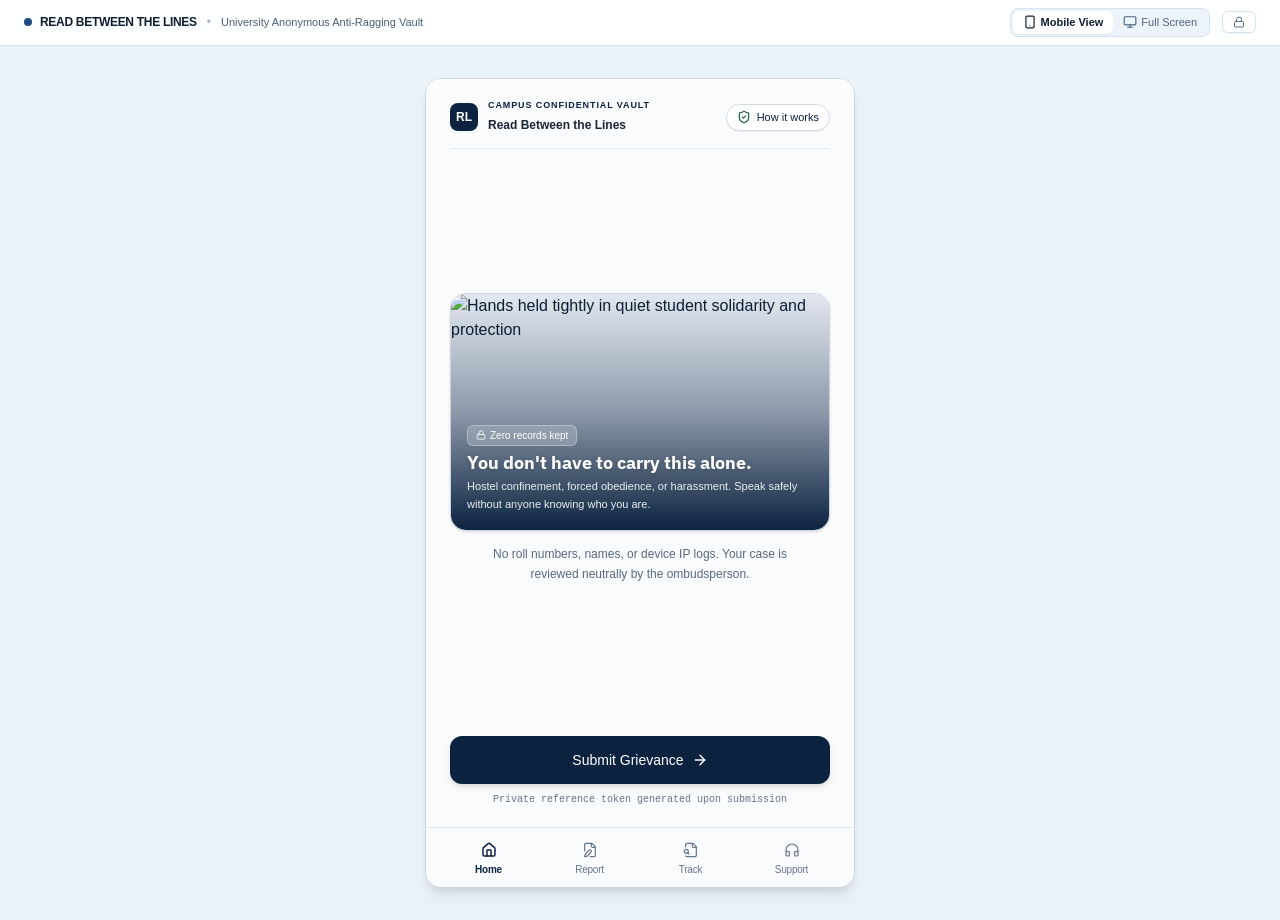
==== app/src/main/assets/web-ui/index.html @ 808b2a86 "feat: add MUSA Codex web and backend updates" ====
<!doctype html>
<html lang="en">
  <head>
    <meta charset="UTF-8" />
    <meta name="viewport" content="width=device-width, initial-scale=1.0" />
    <title>Read Between the Lines - Campus Safety</title>
    <meta name="description" content="A confidential and anonymous campus safety reporting and support application designed for student wellbeing, harassment prevention, and secure report tracking." />
    <meta property="og:title" content="Read Between the Lines - Campus Safety" />
    <meta property="og:description" content="A confidential and anonymous campus safety reporting and support application designed for student wellbeing, harassment prevention, and secure report tracking." />
    <meta property="og:type" content="website" />
    <meta name="twitter:card" content="summary_large_image" />
    <link rel="preconnect" href="https://fonts.googleapis.com" />
    <link rel="preconnect" href="https://fonts.gstatic.com" crossorigin />
    <link href="https://fonts.googleapis.com/css2?family=IBM+Plex+Sans:ital,wght@0,300;0,400;0,500;0,600;0,700;1,400&family=Public+Sans:ital,wght@0,300;0,400;0,500;0,600;0,700;1,400&display=swap" rel="stylesheet" />
    <script type="module" crossorigin src="./assets/index-DXqC0YHh.js"></script>
    <link rel="stylesheet" crossorigin href="./assets/index-CLbqK9le.css">
  </head>
  <body class="bg-[#F0F5FA] text-[#111D2D] antialiased selection:bg-[#D5E5F5] selection:text-[#0F1D30]">
    <div id="root"></div>
  </body>
</html>
---- app/src/main/assets/web-ui/assets/index-CLbqK9le.css ----
/*! tailwindcss v4.3.3 | MIT License | https://tailwindcss.com */
@layer properties{@supports (((-webkit-hyphens:none)) and (not (margin-trim:inline))) or ((-moz-orient:inline) and (not (color:rgb(from red r g b)))){*,:before,:after,::backdrop{--tw-translate-x:0;--tw-translate-y:0;--tw-translate-z:0;--tw-rotate-x:initial;--tw-rotate-y:initial;--tw-rotate-z:initial;--tw-skew-x:initial;--tw-skew-y:initial;--tw-space-y-reverse:0;--tw-border-style:solid;--tw-gradient-position:initial;--tw-gradient-from:#0000;--tw-gradient-via:#0000;--tw-gradient-to:#0000;--tw-gradient-stops:initial;--tw-gradient-via-stops:initial;--tw-gradient-from-position:0%;--tw-gradient-via-position:50%;--tw-gradient-to-position:100%;--tw-leading:initial;--tw-font-weight:initial;--tw-tracking:initial;--tw-shadow:0 0 #0000;--tw-shadow-color:initial;--tw-shadow-alpha:100%;--tw-inset-shadow:0 0 #0000;--tw-inset-shadow-color:initial;--tw-inset-shadow-alpha:100%;--tw-ring-color:initial;--tw-ring-shadow:0 0 #0000;--tw-inset-ring-color:initial;--tw-inset-ring-shadow:0 0 #0000;--tw-ring-inset:initial;--tw-ring-offset-width:0px;--tw-ring-offset-color:#fff;--tw-ring-offset-shadow:0 0 #0000;--tw-outline-style:solid;--tw-blur:initial;--tw-brightness:initial;--tw-contrast:initial;--tw-grayscale:initial;--tw-hue-rotate:initial;--tw-invert:initial;--tw-opacity:initial;--tw-saturate:initial;--tw-sepia:initial;--tw-drop-shadow:initial;--tw-drop-shadow-color:initial;--tw-drop-shadow-alpha:100%;--tw-drop-shadow-size:initial;--tw-backdrop-blur:initial;--tw-backdrop-brightness:initial;--tw-backdrop-contrast:initial;--tw-backdrop-grayscale:initial;--tw-backdrop-hue-rotate:initial;--tw-backdrop-invert:initial;--tw-backdrop-opacity:initial;--tw-backdrop-saturate:initial;--tw-backdrop-sepia:initial;--tw-duration:initial;--tw-scale-x:1;--tw-scale-y:1;--tw-scale-z:1;--tw-content:""}}}@layer theme{:root,:host{--font-sans:-apple-system, BlinkMacSystemFont, "Segoe UI", Roboto, "Helvetica Neue", "Noto Sans", Arial, sans-serif, "Apple Color Emoji", "Segoe UI Emoji", "Segoe UI Symbol", "Noto Color Emoji";--font-mono:ui-monospace, SFMono-Regular, Menlo, Monaco, Consolas, "Liberation Mono", "Courier New", monospace;--color-white:#fff;--spacing:.25rem;--container-xs:20rem;--container-sm:24rem;--container-md:28rem;--container-3xl:48rem;--container-4xl:56rem;--text-xs:.75rem;--text-xs--line-height:calc(1 / .75);--text-sm:.875rem;--text-sm--line-height:calc(1.25 / .875);--text-base:1rem;--text-base--line-height:calc(1.5 / 1);--text-lg:1.125rem;--text-lg--line-height:calc(1.75 / 1.125);--text-xl:1.25rem;--text-xl--line-height:calc(1.75 / 1.25);--text-2xl:1.5rem;--text-2xl--line-height:calc(2 / 1.5);--font-weight-normal:400;--font-weight-medium:500;--font-weight-semibold:600;--font-weight-bold:700;--tracking-tight:-.025em;--tracking-wider:.05em;--tracking-widest:.1em;--leading-tight:1.25;--leading-snug:1.375;--leading-normal:1.5;--leading-relaxed:1.625;--radius-md:.375rem;--radius-lg:.5rem;--radius-xl:.75rem;--radius-2xl:1rem;--drop-shadow-sm:0 1px 2px #00000026;--animate-pulse:pulse 2s cubic-bezier(.4, 0, .6, 1) infinite;--blur-xs:4px;--blur-md:12px;--default-transition-duration:.15s;--default-transition-timing-function:cubic-bezier(.4, 0, .2, 1);--default-font-family:var(--font-sans);--default-mono-font-family:var(--font-mono)}}@layer base{*,:after,:before,::backdrop{box-sizing:border-box;border:0 solid;margin:0;padding:0}::file-selector-button{box-sizing:border-box;border:0 solid;margin:0;padding:0}html,:host{-webkit-text-size-adjust:100%;tab-size:4;line-height:1.5;font-family:var(--default-font-family,-apple-system, BlinkMacSystemFont, "Segoe UI", Roboto, "Helvetica Neue", "Noto Sans", Arial, sans-serif, "Apple Color Emoji", "Segoe UI Emoji", "Segoe UI Symbol", "Noto Color Emoji");font-feature-settings:var(--default-font-feature-settings,normal);font-variation-settings:var(--default-font-variation-settings,normal);-webkit-tap-highlight-color:transparent}hr{height:0;color:inherit;border-top-width:1px}abbr:where([title]){-webkit-text-decoration:underline dotted;text-decoration:underline dotted}h1,h2,h3,h4,h5,h6{font-size:inherit;font-weight:inherit}a{color:inherit;-webkit-text-decoration:inherit;-webkit-text-decoration:inherit;-webkit-text-decoration:inherit;-webkit-text-decoration:inherit;text-decoration:inherit}b,strong{font-weight:bolder}code,kbd,samp,pre{font-family:var(--default-mono-font-family,ui-monospace, SFMono-Regular, Menlo, Monaco, Consolas, "Liberation Mono", "Courier New", monospace);font-feature-settings:var(--default-mono-font-feature-settings,normal);font-variation-settings:var(--default-mono-font-variation-settings,normal);font-size:1em}small{font-size:80%}sub,sup{vertical-align:baseline;font-size:75%;line-height:0;position:relative}sub{bottom:-.25em}sup{top:-.5em}table{text-indent:0;border-color:inherit;border-collapse:collapse}:-moz-focusring:where(:not(iframe)){outline:auto}progress{vertical-align:baseline}summary{display:list-item}ol,ul,menu{list-style:none}img,svg,video,canvas,audio,iframe,embed,object{vertical-align:middle;display:block}img,video{max-width:100%;height:auto}button,input,select,optgroup,textarea{font:inherit;font-feature-settings:inherit;font-variation-settings:inherit;letter-spacing:inherit;color:inherit;opacity:1;background-color:#0000;border-radius:0}::file-selector-button{font:inherit;font-feature-settings:inherit;font-variation-settings:inherit;letter-spacing:inherit;color:inherit;opacity:1;background-color:#0000;border-radius:0}:where(select:is([multiple],[size])) optgroup{font-weight:bolder}:where(select:is([multiple],[size])) optgroup option{padding-inline-start:20px}::file-selector-button{margin-inline-end:4px}::placeholder{opacity:1}@supports (not ((-webkit-appearance:-apple-pay-button))) or (contain-intrinsic-size:1px){::placeholder{color:currentColor}@supports (color:color-mix(in lab, red, red)){::placeholder{color:color-mix(in oklab, currentcolor 50%, transparent)}}}textarea{resize:vertical}::-webkit-search-decoration{-webkit-appearance:none}::-webkit-date-and-time-value{min-height:1lh;text-align:inherit}::-webkit-datetime-edit{display:inline-flex}::-webkit-datetime-edit-fields-wrapper{padding:0}::-webkit-datetime-edit{padding-block:0}::-webkit-datetime-edit-year-field{padding-block:0}::-webkit-datetime-edit-month-field{padding-block:0}::-webkit-datetime-edit-day-field{padding-block:0}::-webkit-datetime-edit-hour-field{padding-block:0}::-webkit-datetime-edit-minute-field{padding-block:0}::-webkit-datetime-edit-second-field{padding-block:0}::-webkit-datetime-edit-millisecond-field{padding-block:0}::-webkit-datetime-edit-meridiem-field{padding-block:0}::-webkit-calendar-picker-indicator{line-height:1}:-moz-ui-invalid{box-shadow:none}button,input:where([type=button],[type=reset],[type=submit]){appearance:button}::file-selector-button{appearance:button}::-webkit-inner-spin-button{height:auto}::-webkit-outer-spin-button{height:auto}[hidden]:where(:not([hidden=until-found])){display:none!important}body{color:#1a2634;background-color:#f4f6f9;font-family:Public Sans,system-ui,-apple-system,BlinkMacSystemFont,Segoe UI,Roboto,sans-serif}h1,h2,h3,h4{color:#0f1f33;font-family:IBM Plex Sans,system-ui,-apple-system,BlinkMacSystemFont,Segoe UI,Roboto,sans-serif}}@layer components;@layer utilities{.pointer-events-none{pointer-events:none}.collapse{visibility:collapse}.invisible{visibility:hidden}.visible{visibility:visible}.absolute{position:absolute}.fixed{position:fixed}.relative{position:relative}.static{position:static}.sticky{position:sticky}.inset-0{inset:0}.inset-x-0{inset-inline:0}.top-1{top:var(--spacing)}.top-1\/2{top:50%}.bottom-0{bottom:0}.left-0{left:0}.left-3{left:calc(var(--spacing) * 3)}.left-3\.5{left:calc(var(--spacing) * 3.5)}.z-10{z-index:10}.z-40{z-index:40}.z-50{z-index:50}.z-\[100\]{z-index:100}.container{width:100%}@media (width>=40rem){.container{max-width:40rem}}@media (width>=48rem){.container{max-width:48rem}}@media (width>=64rem){.container{max-width:64rem}}@media (width>=80rem){.container{max-width:80rem}}@media (width>=96rem){.container{max-width:96rem}}.mx-auto{margin-inline:auto}.my-auto{margin-block:auto}.mt-0\.5{margin-top:calc(var(--spacing) * .5)}.mt-1{margin-top:var(--spacing)}.mt-1\.5{margin-top:calc(var(--spacing) * 1.5)}.mt-2{margin-top:calc(var(--spacing) * 2)}.mt-2\.5{margin-top:calc(var(--spacing) * 2.5)}.mt-3{margin-top:calc(var(--spacing) * 3)}.mt-3\.5{margin-top:calc(var(--spacing) * 3.5)}.mt-4{margin-top:calc(var(--spacing) * 4)}.mt-5{margin-top:calc(var(--spacing) * 5)}.mt-6{margin-top:calc(var(--spacing) * 6)}.mt-8{margin-top:calc(var(--spacing) * 8)}.mt-12{margin-top:calc(var(--spacing) * 12)}.mr-6{margin-right:calc(var(--spacing) * 6)}.mb-1{margin-bottom:var(--spacing)}.mb-1\.5{margin-bottom:calc(var(--spacing) * 1.5)}.mb-2{margin-bottom:calc(var(--spacing) * 2)}.mb-2\.5{margin-bottom:calc(var(--spacing) * 2.5)}.mb-3{margin-bottom:calc(var(--spacing) * 3)}.mb-4{margin-bottom:calc(var(--spacing) * 4)}.mb-5{margin-bottom:calc(var(--spacing) * 5)}.mb-8{margin-bottom:calc(var(--spacing) * 8)}.ml-3{margin-left:calc(var(--spacing) * 3)}.ml-6{margin-left:calc(var(--spacing) * 6)}.line-clamp-2{-webkit-line-clamp:2;-webkit-box-orient:vertical;display:-webkit-box;overflow:hidden}.block{display:block}.contents{display:contents}.flex{display:flex}.grid{display:grid}.hidden{display:none}.inline{display:inline}.inline-block{display:inline-block}.inline-flex{display:inline-flex}.table{display:table}.table\!{display:table!important}.aspect-\[16\/9\]{aspect-ratio:16/9}.aspect-\[16\/10\]{aspect-ratio:16/10}.h-1{height:var(--spacing)}.h-1\.5{height:calc(var(--spacing) * 1.5)}.h-2{height:calc(var(--spacing) * 2)}.h-2\.5{height:calc(var(--spacing) * 2.5)}.h-3{height:calc(var(--spacing) * 3)}.h-3\.5{height:calc(var(--spacing) * 3.5)}.h-4{height:calc(var(--spacing) * 4)}.h-5{height:calc(var(--spacing) * 5)}.h-6{height:calc(var(--spacing) * 6)}.h-7{height:calc(var(--spacing) * 7)}.h-8{height:calc(var(--spacing) * 8)}.h-9{height:calc(var(--spacing) * 9)}.h-12{height:calc(var(--spacing) * 12)}.h-14{height:calc(var(--spacing) * 14)}.h-\[844px\]{height:844px}.h-full{height:100%}.max-h-\[90vh\]{max-height:90vh}.min-h-full{min-height:100%}.min-h-screen{min-height:100vh}.w-1{width:var(--spacing)}.w-1\.5{width:calc(var(--spacing) * 1.5)}.w-2{width:calc(var(--spacing) * 2)}.w-2\.5{width:calc(var(--spacing) * 2.5)}.w-3{width:calc(var(--spacing) * 3)}.w-3\.5{width:calc(var(--spacing) * 3.5)}.w-4{width:calc(var(--spacing) * 4)}.w-5{width:calc(var(--spacing) * 5)}.w-6{width:calc(var(--spacing) * 6)}.w-7{width:calc(var(--spacing) * 7)}.w-8{width:calc(var(--spacing) * 8)}.w-9{width:calc(var(--spacing) * 9)}.w-12{width:calc(var(--spacing) * 12)}.w-14{width:calc(var(--spacing) * 14)}.w-full{width:100%}.max-w-3xl{max-width:var(--container-3xl)}.max-w-4xl{max-width:var(--container-4xl)}.max-w-\[280px\]{max-width:280px}.max-w-\[430px\]{max-width:430px}.max-w-full{max-width:100%}.max-w-md{max-width:var(--container-md)}.max-w-sm{max-width:var(--container-sm)}.max-w-xs{max-width:var(--container-xs)}.min-w-\[60px\]{min-width:60px}.flex-1{flex:1}.shrink{flex-shrink:1}.shrink-0{flex-shrink:0}.grow{flex-grow:1}.-translate-y-1\/2{--tw-translate-y:calc(calc(1 / 2 * 100%) * -1);translate:var(--tw-translate-x) var(--tw-translate-y)}.rotate-180{rotate:180deg}.transform{transform:var(--tw-rotate-x,) var(--tw-rotate-y,) var(--tw-rotate-z,) var(--tw-skew-x,) var(--tw-skew-y,)}.animate-pulse{animation:var(--animate-pulse)}.cursor-pointer{cursor:pointer}.resize{resize:both}.grid-cols-2{grid-template-columns:repeat(2,minmax(0,1fr))}.grid-cols-3{grid-template-columns:repeat(3,minmax(0,1fr))}.flex-col{flex-direction:column}.items-center{align-items:center}.items-start{align-items:flex-start}.justify-around{justify-content:space-around}.justify-between{justify-content:space-between}.justify-center{justify-content:center}.justify-start{justify-content:flex-start}.gap-1{gap:var(--spacing)}.gap-1\.5{gap:calc(var(--spacing) * 1.5)}.gap-2{gap:calc(var(--spacing) * 2)}.gap-2\.5{gap:calc(var(--spacing) * 2.5)}.gap-3{gap:calc(var(--spacing) * 3)}.gap-4{gap:calc(var(--spacing) * 4)}.gap-6{gap:calc(var(--spacing) * 6)}:where(.space-y-2>:not(:last-child)){--tw-space-y-reverse:0;margin-block-start:calc(calc(var(--spacing) * 2) * var(--tw-space-y-reverse));margin-block-end:calc(calc(var(--spacing) * 2) * calc(1 - var(--tw-space-y-reverse)))}:where(.space-y-2\.5>:not(:last-child)){--tw-space-y-reverse:0;margin-block-start:calc(calc(var(--spacing) * 2.5) * var(--tw-space-y-reverse));margin-block-end:calc(calc(var(--spacing) * 2.5) * calc(1 - var(--tw-space-y-reverse)))}:where(.space-y-3>:not(:last-child)){--tw-space-y-reverse:0;margin-block-start:calc(calc(var(--spacing) * 3) * var(--tw-space-y-reverse));margin-block-end:calc(calc(var(--spacing) * 3) * calc(1 - var(--tw-space-y-reverse)))}:where(.space-y-4>:not(:last-child)){--tw-space-y-reverse:0;margin-block-start:calc(calc(var(--spacing) * 4) * var(--tw-space-y-reverse));margin-block-end:calc(calc(var(--spacing) * 4) * calc(1 - var(--tw-space-y-reverse)))}:where(.space-y-6>:not(:last-child)){--tw-space-y-reverse:0;margin-block-start:calc(calc(var(--spacing) * 6) * var(--tw-space-y-reverse));margin-block-end:calc(calc(var(--spacing) * 6) * calc(1 - var(--tw-space-y-reverse)))}.self-center{align-self:center}.overflow-hidden{overflow:hidden}.overflow-x-auto{overflow-x:auto}.overflow-y-auto{overflow-y:auto}.rounded{border-radius:.25rem}.rounded-2xl{border-radius:var(--radius-2xl)}.rounded-full{border-radius:2147483647px}.rounded-lg{border-radius:var(--radius-lg)}.rounded-md{border-radius:var(--radius-md)}.rounded-xl{border-radius:var(--radius-xl)}.border{border-style:var(--tw-border-style);border-width:1px}.border-2{border-style:var(--tw-border-style);border-width:2px}.border-x{border-inline-style:var(--tw-border-style);border-inline-width:1px}.border-t{border-top-style:var(--tw-border-style);border-top-width:1px}.border-b{border-bottom-style:var(--tw-border-style);border-bottom-width:1px}.border-\[\#0C2340\]{border-color:#0c2340}.border-\[\#0E1E32\]{border-color:#0e1e32}.border-\[\#2E7D63\]\/20{border-color:oklab(53.3613% -.0858105 .0182286/.2)}.border-\[\#A1B8CE\]{border-color:#a1b8ce}.border-\[\#B8D0E8\]{border-color:#b8d0e8}.border-\[\#BFDFD0\]{border-color:#bfdfd0}.border-\[\#CBD5E1\]{border-color:#cbd5e1}.border-\[\#CBDCEE\]{border-color:#cbdcee}.border-\[\#D0D9E4\]{border-color:#d0d9e4}.border-\[\#D5E3F0\]{border-color:#d5e3f0}.border-\[\#D9E2EC\]{border-color:#d9e2ec}.border-\[\#DDE5ED\]{border-color:#dde5ed}.border-\[\#E2E8F0\]{border-color:#e2e8f0}.border-\[\#E2EDF7\]{border-color:#e2edf7}.border-\[\#E07A5F\]\/30{border-color:oklab(68.7821% .108001 .0778296/.3)}.border-\[\#E8EDF4\]{border-color:#e8edf4}.border-\[\#F5D5D8\]{border-color:#f5d5d8}.border-white\/30{border-color:#ffffff4d}@supports (color:color-mix(in lab, red, red)){.border-white\/30{border-color:color-mix(in oklab, var(--color-white) 30%, transparent)}}.bg-\[\#0C2340\]{background-color:#0c2340}.bg-\[\#0E1E32\]{background-color:#0e1e32}.bg-\[\#0E1E32\]\/50{background-color:oklab(23.231% -.0116864 -.0430903/.5)}.bg-\[\#0F223A\]\/10{background-color:oklab(24.9663% -.013364 -.050514/.1)}.bg-\[\#1A365D\]{background-color:#1a365d}.bg-\[\#1B4D82\]{background-color:#1b4d82}.bg-\[\#2E7D63\]{background-color:#2e7d63}.bg-\[\#8A2432\]{background-color:#8a2432}.bg-\[\#E2E8F0\]{background-color:#e2e8f0}.bg-\[\#E2ECF7\]{background-color:#e2ecf7}.bg-\[\#EAF5F0\]{background-color:#eaf5f0}.bg-\[\#EBF3FA\]{background-color:#ebf3fa}.bg-\[\#EDF3FA\]{background-color:#edf3fa}.bg-\[\#EDF7F2\]{background-color:#edf7f2}.bg-\[\#EEF4FA\]{background-color:#eef4fa}.bg-\[\#F0F5FA\]{background-color:#f0f5fa}.bg-\[\#F1F4F8\]{background-color:#f1f4f8}.bg-\[\#F1F5F9\]{background-color:#f1f5f9}.bg-\[\#F4F7FB\]{background-color:#f4f7fb}.bg-\[\#F8FAFC\]{background-color:#f8fafc}.bg-\[\#FAFBFD\]{background-color:#fafbfd}.bg-\[\#FDF5F5\]{background-color:#fdf5f5}.bg-\[\#FFF3ED\]{background-color:#fff3ed}.bg-\[\#FFFFFF\]{background-color:#fff}.bg-transparent{background-color:#0000}.bg-white{background-color:var(--color-white)}.bg-white\/20{background-color:#fff3}@supports (color:color-mix(in lab, red, red)){.bg-white\/20{background-color:color-mix(in oklab, var(--color-white) 20%, transparent)}}.bg-white\/95{background-color:#fffffff2}@supports (color:color-mix(in lab, red, red)){.bg-white\/95{background-color:color-mix(in oklab, var(--color-white) 95%, transparent)}}.bg-gradient-to-t{--tw-gradient-position:to top in oklab;background-image:linear-gradient(var(--tw-gradient-stops))}.from-\[\#0C2340\]{--tw-gradient-from:#0c2340;--tw-gradient-stops:var(--tw-gradient-via-stops,var(--tw-gradient-position), var(--tw-gradient-from) var(--tw-gradient-from-position), var(--tw-gradient-to) var(--tw-gradient-to-position))}.via-\[\#0C2340\]\/40{--tw-gradient-via:oklab(25.5261% -.015512 -.0601206/.4);--tw-gradient-via-stops:var(--tw-gradient-position), var(--tw-gradient-from) var(--tw-gradient-from-position), var(--tw-gradient-via) var(--tw-gradient-via-position), var(--tw-gradient-to) var(--tw-gradient-to-position);--tw-gradient-stops:var(--tw-gradient-via-stops)}.to-transparent{--tw-gradient-to:transparent;--tw-gradient-stops:var(--tw-gradient-via-stops,var(--tw-gradient-position), var(--tw-gradient-from) var(--tw-gradient-from-position), var(--tw-gradient-to) var(--tw-gradient-to-position))}.stroke-\[1\.8\]{stroke-width:1.8px}.stroke-\[2\.2\]{stroke-width:2.2px}.object-cover{object-fit:cover}.object-center{object-position:center}.p-0\.5{padding:calc(var(--spacing) * .5)}.p-1{padding:var(--spacing)}.p-1\.5{padding:calc(var(--spacing) * 1.5)}.p-2{padding:calc(var(--spacing) * 2)}.p-2\.5{padding:calc(var(--spacing) * 2.5)}.p-3{padding:calc(var(--spacing) * 3)}.p-3\.5{padding:calc(var(--spacing) * 3.5)}.p-4{padding:calc(var(--spacing) * 4)}.p-6{padding:calc(var(--spacing) * 6)}.px-2{padding-inline:calc(var(--spacing) * 2)}.px-2\.5{padding-inline:calc(var(--spacing) * 2.5)}.px-3{padding-inline:calc(var(--spacing) * 3)}.px-3\.5{padding-inline:calc(var(--spacing) * 3.5)}.px-4{padding-inline:calc(var(--spacing) * 4)}.px-5{padding-inline:calc(var(--spacing) * 5)}.py-0{padding-block:0}.py-0\.5{padding-block:calc(var(--spacing) * .5)}.py-1{padding-block:var(--spacing)}.py-1\.5{padding-block:calc(var(--spacing) * 1.5)}.py-2{padding-block:calc(var(--spacing) * 2)}.py-2\.5{padding-block:calc(var(--spacing) * 2.5)}.py-3{padding-block:calc(var(--spacing) * 3)}.py-3\.5{padding-block:calc(var(--spacing) * 3.5)}.py-4{padding-block:calc(var(--spacing) * 4)}.py-5{padding-block:calc(var(--spacing) * 5)}.py-8{padding-block:calc(var(--spacing) * 8)}.pt-1{padding-top:var(--spacing)}.pt-2{padding-top:calc(var(--spacing) * 2)}.pt-3{padding-top:calc(var(--spacing) * 3)}.pt-4{padding-top:calc(var(--spacing) * 4)}.pt-6{padding-top:calc(var(--spacing) * 6)}.pr-1{padding-right:var(--spacing)}.pr-1\.5{padding-right:calc(var(--spacing) * 1.5)}.pr-3{padding-right:calc(var(--spacing) * 3)}.pr-4{padding-right:calc(var(--spacing) * 4)}.pb-0\.5{padding-bottom:calc(var(--spacing) * .5)}.pb-2{padding-bottom:calc(var(--spacing) * 2)}.pb-2\.5{padding-bottom:calc(var(--spacing) * 2.5)}.pb-3{padding-bottom:calc(var(--spacing) * 3)}.pb-3\.5{padding-bottom:calc(var(--spacing) * 3.5)}.pb-4{padding-bottom:calc(var(--spacing) * 4)}.pb-8{padding-bottom:calc(var(--spacing) * 8)}.pl-6{padding-left:calc(var(--spacing) * 6)}.pl-9{padding-left:calc(var(--spacing) * 9)}.pl-10{padding-left:calc(var(--spacing) * 10)}.text-center{text-align:center}.text-left{text-align:left}.font-mono{font-family:var(--font-mono)}.font-sans{font-family:var(--font-sans)}.text-2xl{font-size:var(--text-2xl);line-height:var(--tw-leading,var(--text-2xl--line-height))}.text-base{font-size:var(--text-base);line-height:var(--tw-leading,var(--text-base--line-height))}.text-lg{font-size:var(--text-lg);line-height:var(--tw-leading,var(--text-lg--line-height))}.text-sm{font-size:var(--text-sm);line-height:var(--tw-leading,var(--text-sm--line-height))}.text-xl{font-size:var(--text-xl);line-height:var(--tw-leading,var(--text-xl--line-height))}.text-xs{font-size:var(--text-xs);line-height:var(--tw-leading,var(--text-xs--line-height))}.text-\[9px\]{font-size:9px}.text-\[10px\]{font-size:10px}.text-\[11px\]{font-size:11px}.leading-none{--tw-leading:1;line-height:1}.leading-normal{--tw-leading:var(--leading-normal);line-height:var(--leading-normal)}.leading-relaxed{--tw-leading:var(--leading-relaxed);line-height:var(--leading-relaxed)}.leading-snug{--tw-leading:var(--leading-snug);line-height:var(--leading-snug)}.leading-tight{--tw-leading:var(--leading-tight);line-height:var(--leading-tight)}.font-bold{--tw-font-weight:var(--font-weight-bold);font-weight:var(--font-weight-bold)}.font-medium{--tw-font-weight:var(--font-weight-medium);font-weight:var(--font-weight-medium)}.font-normal{--tw-font-weight:var(--font-weight-normal);font-weight:var(--font-weight-normal)}.font-semibold{--tw-font-weight:var(--font-weight-semibold);font-weight:var(--font-weight-semibold)}.tracking-tight{--tw-tracking:var(--tracking-tight);letter-spacing:var(--tracking-tight)}.tracking-wider{--tw-tracking:var(--tracking-wider);letter-spacing:var(--tracking-wider)}.tracking-widest{--tw-tracking:var(--tracking-widest);letter-spacing:var(--tracking-widest)}.text-\[\#0C2340\]{color:#0c2340}.text-\[\#0D9488\]{color:#0d9488}.text-\[\#0E1E32\]{color:#0e1e32}.text-\[\#0F172A\]{color:#0f172a}.text-\[\#1A2E44\]{color:#1a2e44}.text-\[\#1A365D\]{color:#1a365d}.text-\[\#1A2634\]{color:#1a2634}.text-\[\#1A4568\]{color:#1a4568}.text-\[\#1E4D82\]{color:#1e4d82}.text-\[\#1E5C45\]{color:#1e5c45}.text-\[\#2B6CB0\]{color:#2b6cb0}.text-\[\#2E7D63\]{color:#2e7d63}.text-\[\#4A5D73\]{color:#4a5d73}.text-\[\#4D647E\]{color:#4d647e}.text-\[\#4E657E\]{color:#4e657e}.text-\[\#8A2432\]{color:#8a2432}.text-\[\#94A3B8\]{color:#94a3b8}.text-\[\#111D2D\]{color:#111d2d}.text-\[\#384D65\]{color:#384d65}.text-\[\#475E77\]{color:#475e77}.text-\[\#524E48\]{color:#524e48}.text-\[\#526B84\]{color:#526b84}.text-\[\#20202A\]{color:#20202a}.text-\[\#64748B\]{color:#64748b}.text-\[\#205085\]{color:#205085}.text-\[\#475569\]{color:#475569}.text-\[\#556980\]{color:#556980}.text-\[\#607994\]{color:#607994}.text-\[\#A0B8D0\]{color:#a0b8d0}.text-\[\#C5D9EC\]{color:#c5d9ec}.text-\[\#C44525\]{color:#c44525}.text-white{color:var(--color-white)}.text-white\/90{color:#ffffffe6}@supports (color:color-mix(in lab, red, red)){.text-white\/90{color:color-mix(in oklab, var(--color-white) 90%, transparent)}}.lowercase{text-transform:lowercase}.uppercase{text-transform:uppercase}.italic{font-style:italic}.underline{text-decoration-line:underline}.antialiased{-webkit-font-smoothing:antialiased;-moz-osx-font-smoothing:grayscale}.placeholder-\[\#7B93AC\]::placeholder{color:#7b93ac}.opacity-75{opacity:.75}.shadow{--tw-shadow:0 1px 3px 0 var(--tw-shadow-color,#0000001a), 0 1px 2px -1px var(--tw-shadow-color,#0000001a);box-shadow:var(--tw-inset-shadow), var(--tw-inset-ring-shadow), var(--tw-ring-offset-shadow), var(--tw-ring-shadow), var(--tw-shadow)}.shadow-2xs{--tw-shadow:0 1px var(--tw-shadow-color,#0000000d);box-shadow:var(--tw-inset-shadow), var(--tw-inset-ring-shadow), var(--tw-ring-offset-shadow), var(--tw-ring-shadow), var(--tw-shadow)}.shadow-\[0_2px_8px_rgba\(14\,30\,50\,0\.18\)\]{--tw-shadow:0 2px 8px var(--tw-shadow-color,#0e1e322e);box-shadow:var(--tw-inset-shadow), var(--tw-inset-ring-shadow), var(--tw-ring-offset-shadow), var(--tw-ring-shadow), var(--tw-shadow)}.shadow-\[0_2px_12px_rgba\(15\,35\,65\,0\.04\)\]{--tw-shadow:0 2px 12px var(--tw-shadow-color,#0f23410a);box-shadow:var(--tw-inset-shadow), var(--tw-inset-ring-shadow), var(--tw-ring-offset-shadow), var(--tw-ring-shadow), var(--tw-shadow)}.shadow-lg{--tw-shadow:0 10px 15px -3px var(--tw-shadow-color,#0000001a), 0 4px 6px -4px var(--tw-shadow-color,#0000001a);box-shadow:var(--tw-inset-shadow), var(--tw-inset-ring-shadow), var(--tw-ring-offset-shadow), var(--tw-ring-shadow), var(--tw-shadow)}.shadow-md{--tw-shadow:0 4px 6px -1px var(--tw-shadow-color,#0000001a), 0 2px 4px -2px var(--tw-shadow-color,#0000001a);box-shadow:var(--tw-inset-shadow), var(--tw-inset-ring-shadow), var(--tw-ring-offset-shadow), var(--tw-ring-shadow), var(--tw-shadow)}.shadow-sm{--tw-shadow:0 1px 3px 0 var(--tw-shadow-color,#0000001a), 0 1px 2px -1px var(--tw-shadow-color,#0000001a);box-shadow:var(--tw-inset-shadow), var(--tw-inset-ring-shadow), var(--tw-ring-offset-shadow), var(--tw-ring-shadow), var(--tw-shadow)}.shadow-xl{--tw-shadow:0 20px 25px -5px var(--tw-shadow-color,#0000001a), 0 8px 10px -6px var(--tw-shadow-color,#0000001a);box-shadow:var(--tw-inset-shadow), var(--tw-inset-ring-shadow), var(--tw-ring-offset-shadow), var(--tw-ring-shadow), var(--tw-shadow)}.shadow-xs{--tw-shadow:0 1px 2px 0 var(--tw-shadow-color,#0000000d);box-shadow:var(--tw-inset-shadow), var(--tw-inset-ring-shadow), var(--tw-ring-offset-shadow), var(--tw-ring-shadow), var(--tw-shadow)}.ring,.ring-1{--tw-ring-shadow:var(--tw-ring-inset,) 0 0 0 calc(1px + var(--tw-ring-offset-width)) var(--tw-ring-color,currentcolor);box-shadow:var(--tw-inset-shadow), var(--tw-inset-ring-shadow), var(--tw-ring-offset-shadow), var(--tw-ring-shadow), var(--tw-shadow)}.ring-\[\#0E1E32\]\/10{--tw-ring-color:oklab(23.231% -.0116864 -.0430903/.1)}.outline{outline-style:var(--tw-outline-style);outline-width:1px}.blur{--tw-blur:blur(8px);filter:var(--tw-blur,) var(--tw-brightness,) var(--tw-contrast,) var(--tw-grayscale,) var(--tw-hue-rotate,) var(--tw-invert,) var(--tw-saturate,) var(--tw-sepia,) var(--tw-drop-shadow,)}.drop-shadow-sm{--tw-drop-shadow-size:drop-shadow(0 1px 2px var(--tw-drop-shadow-color,#00000026));--tw-drop-shadow:drop-shadow(var(--drop-shadow-sm));filter:var(--tw-blur,) var(--tw-brightness,) var(--tw-contrast,) var(--tw-grayscale,) var(--tw-hue-rotate,) var(--tw-invert,) var(--tw-saturate,) var(--tw-sepia,) var(--tw-drop-shadow,)}.filter{filter:var(--tw-blur,) var(--tw-brightness,) var(--tw-contrast,) var(--tw-grayscale,) var(--tw-hue-rotate,) var(--tw-invert,) var(--tw-saturate,) var(--tw-sepia,) var(--tw-drop-shadow,)}.filter\!{filter:var(--tw-blur,) var(--tw-brightness,) var(--tw-contrast,) var(--tw-grayscale,) var(--tw-hue-rotate,) var(--tw-invert,) var(--tw-saturate,) var(--tw-sepia,) var(--tw-drop-shadow,)!important}.backdrop-blur-md{--tw-backdrop-blur:blur(var(--blur-md));-webkit-backdrop-filter:var(--tw-backdrop-blur,) var(--tw-backdrop-brightness,) var(--tw-backdrop-contrast,) var(--tw-backdrop-grayscale,) var(--tw-backdrop-hue-rotate,) var(--tw-backdrop-invert,) var(--tw-backdrop-opacity,) var(--tw-backdrop-saturate,) var(--tw-backdrop-sepia,);backdrop-filter:var(--tw-backdrop-blur,) var(--tw-backdrop-brightness,) var(--tw-backdrop-contrast,) var(--tw-backdrop-grayscale,) var(--tw-backdrop-hue-rotate,) var(--tw-backdrop-invert,) var(--tw-backdrop-opacity,) var(--tw-backdrop-saturate,) var(--tw-backdrop-sepia,)}.backdrop-blur-xs{--tw-backdrop-blur:blur(var(--blur-xs));-webkit-backdrop-filter:var(--tw-backdrop-blur,) var(--tw-backdrop-brightness,) var(--tw-backdrop-contrast,) var(--tw-backdrop-grayscale,) var(--tw-backdrop-hue-rotate,) var(--tw-backdrop-invert,) var(--tw-backdrop-opacity,) var(--tw-backdrop-saturate,) var(--tw-backdrop-sepia,);backdrop-filter:var(--tw-backdrop-blur,) var(--tw-backdrop-brightness,) var(--tw-backdrop-contrast,) var(--tw-backdrop-grayscale,) var(--tw-backdrop-hue-rotate,) var(--tw-backdrop-invert,) var(--tw-backdrop-opacity,) var(--tw-backdrop-saturate,) var(--tw-backdrop-sepia,)}.transition{transition-property:color,background-color,border-color,outline-color,text-decoration-color,fill,stroke,--tw-gradient-from,--tw-gradient-via,--tw-gradient-to,opacity,box-shadow,transform,translate,scale,rotate,filter,-webkit-backdrop-filter,backdrop-filter,display,content-visibility,overlay,pointer-events;transition-timing-function:var(--tw-ease,var(--default-transition-timing-function));transition-duration:var(--tw-duration,var(--default-transition-duration))}.transition-all{transition-property:all;transition-timing-function:var(--tw-ease,var(--default-transition-timing-function));transition-duration:var(--tw-duration,var(--default-transition-duration))}.transition-colors{transition-property:color,background-color,border-color,outline-color,text-decoration-color,fill,stroke,--tw-gradient-from,--tw-gradient-via,--tw-gradient-to;transition-timing-function:var(--tw-ease,var(--default-transition-timing-function));transition-duration:var(--tw-duration,var(--default-transition-duration))}.transition-transform{transition-property:transform,translate,scale,rotate;transition-timing-function:var(--tw-ease,var(--default-transition-timing-function));transition-duration:var(--tw-duration,var(--default-transition-duration))}.duration-150{--tw-duration:.15s;transition-duration:.15s}.duration-200{--tw-duration:.2s;transition-duration:.2s}.select-none{-webkit-user-select:none;user-select:none}@media (hover:hover){.group-hover\:-translate-x-0\.5:is(:where(.group):hover *){--tw-translate-x:calc(var(--spacing) * -.5);translate:var(--tw-translate-x) var(--tw-translate-y)}.group-hover\:scale-105:is(:where(.group):hover *){--tw-scale-x:105%;--tw-scale-y:105%;--tw-scale-z:105%;scale:var(--tw-scale-x) var(--tw-scale-y)}.group-hover\:text-\[\#0C2340\]:is(:where(.group):hover *){color:#0c2340}}.selection\:bg-\[\#D2E4F7\] ::selection{background-color:#d2e4f7}.selection\:bg-\[\#D2E4F7\]::selection{background-color:#d2e4f7}.selection\:bg-\[\#D5E5F5\] ::selection{background-color:#d5e5f5}.selection\:bg-\[\#D5E5F5\]::selection{background-color:#d5e5f5}.selection\:text-\[\#0E1E32\] ::selection{color:#0e1e32}.selection\:text-\[\#0E1E32\]::selection{color:#0e1e32}.selection\:text-\[\#0F1D30\] ::selection{color:#0f1d30}.selection\:text-\[\#0F1D30\]::selection{color:#0f1d30}.before\:absolute:before{content:var(--tw-content);position:absolute}.before\:top-2:before{content:var(--tw-content);top:calc(var(--spacing) * 2)}.before\:bottom-2:before{content:var(--tw-content);bottom:calc(var(--spacing) * 2)}.before\:left-2:before{content:var(--tw-content);left:calc(var(--spacing) * 2)}.before\:w-0\.5:before{content:var(--tw-content);width:calc(var(--spacing) * .5)}.before\:bg-\[\#E2E8F0\]:before{content:var(--tw-content);background-color:#e2e8f0}@media (hover:hover){.hover\:border-\[\#CBD5E1\]:hover{border-color:#cbd5e1}.hover\:bg-\[\#1B3150\]:hover{background-color:#1b3150}.hover\:bg-\[\#731E2A\]:hover{background-color:#731e2a}.hover\:bg-\[\#16365C\]:hover{background-color:#16365c}.hover\:bg-\[\#E2E8F0\]:hover{background-color:#e2e8f0}.hover\:bg-\[\#F1F5F9\]:hover{background-color:#f1f5f9}.hover\:bg-\[\#F8FAFC\]:hover{background-color:#f8fafc}.hover\:bg-\[\#FFF5F5\]:hover{background-color:#fff5f5}.hover\:text-\[\#0C2340\]:hover{color:#0c2340}.hover\:text-\[\#0E1E32\]:hover{color:#0e1e32}.hover\:text-\[\#0F172A\]:hover{color:#0f172a}.hover\:text-\[\#1A365D\]:hover{color:#1a365d}.hover\:text-\[\#1E4D82\]:hover{color:#1e4d82}.hover\:text-\[\#A82B3B\]:hover{color:#a82b3b}.hover\:underline:hover{text-decoration-line:underline}.hover\:shadow-lg:hover{--tw-shadow:0 10px 15px -3px var(--tw-shadow-color,#0000001a), 0 4px 6px -4px var(--tw-shadow-color,#0000001a);box-shadow:var(--tw-inset-shadow), var(--tw-inset-ring-shadow), var(--tw-ring-offset-shadow), var(--tw-ring-shadow), var(--tw-shadow)}}.focus\:border-\[\#0E1E32\]:focus{border-color:#0e1e32}.focus\:border-\[\#1A365D\]:focus{border-color:#1a365d}.focus\:ring-1:focus{--tw-ring-shadow:var(--tw-ring-inset,) 0 0 0 calc(1px + var(--tw-ring-offset-width)) var(--tw-ring-color,currentcolor);box-shadow:var(--tw-inset-shadow), var(--tw-inset-ring-shadow), var(--tw-ring-offset-shadow), var(--tw-ring-shadow), var(--tw-shadow)}.focus\:ring-\[\#0C2340\]:focus{--tw-ring-color:#0c2340}.focus\:ring-\[\#0E1E32\]:focus{--tw-ring-color:#0e1e32}.focus\:outline-none:focus{--tw-outline-style:none;outline-style:none}.active\:bg-\[\#07172B\]:active{background-color:#07172b}.disabled\:opacity-40:disabled{opacity:.4}.disabled\:opacity-50:disabled{opacity:.5}@media (width>=40rem){.sm\:inline{display:inline}.sm\:p-3\.5{padding:calc(var(--spacing) * 3.5)}.sm\:px-6{padding-inline:calc(var(--spacing) * 6)}.sm\:py-8{padding-block:calc(var(--spacing) * 8)}.sm\:text-2xl{font-size:var(--text-2xl);line-height:var(--tw-leading,var(--text-2xl--line-height))}.sm\:text-lg{font-size:var(--text-lg);line-height:var(--tw-leading,var(--text-lg--line-height))}.sm\:text-sm{font-size:var(--text-sm);line-height:var(--tw-leading,var(--text-sm--line-height))}.sm\:text-xl{font-size:var(--text-xl);line-height:var(--tw-leading,var(--text-xl--line-height))}.sm\:text-xs{font-size:var(--text-xs);line-height:var(--tw-leading,var(--text-xs--line-height))}}}.bg-safety-paper{background-color:#fafbfd;background-image:radial-gradient(#cbd5e1 .75px,#0000 .75px);background-size:16px 16px}.bg-hero-emboss{background:linear-gradient(#f8fafd 0%,#fff 100%)}.bg-notebook-ruled{background-color:#fafcfe;background-image:linear-gradient(#e8edf4 1px,#0000 1px);background-size:100% 28px}@property --tw-translate-x{syntax:"*";inherits:false;initial-value:0}@property --tw-translate-y{syntax:"*";inherits:false;initial-value:0}@property --tw-translate-z{syntax:"*";inherits:false;initial-value:0}@property --tw-rotate-x{syntax:"*";inherits:false}@property --tw-rotate-y{syntax:"*";inherits:false}@property --tw-rotate-z{syntax:"*";inherits:false}@property --tw-skew-x{syntax:"*";inherits:false}@property --tw-skew-y{syntax:"*";inherits:false}@property --tw-space-y-reverse{syntax:"*";inherits:false;initial-value:0}@property --tw-border-style{syntax:"*";inherits:false;initial-value:solid}@property --tw-gradient-position{syntax:"*";inherits:false}@property --tw-gradient-from{syntax:"<color>";inherits:false;initial-value:#0000}@property --tw-gradient-via{syntax:"<color>";inherits:false;initial-value:#0000}@property --tw-gradient-to{syntax:"<color>";inherits:false;initial-value:#0000}@property --tw-gradient-stops{syntax:"*";inherits:false}@property --tw-gradient-via-stops{syntax:"*";inherits:false}@property --tw-gradient-from-position{syntax:"<length-percentage>";inherits:false;initial-value:0%}@property --tw-gradient-via-position{syntax:"<length-percentage>";inherits:false;initial-value:50%}@property --tw-gradient-to-position{syntax:"<length-percentage>";inherits:false;initial-value:100%}@property --tw-leading{syntax:"*";inherits:false}@property --tw-font-weight{syntax:"*";inherits:false}@property --tw-tracking{syntax:"*";inherits:false}@property --tw-shadow{syntax:"*";inherits:false;initial-value:0 0 #0000}@property --tw-shadow-color{syntax:"*";inherits:false}@property --tw-shadow-alpha{syntax:"<percentage>";inherits:false;initial-value:100%}@property --tw-inset-shadow{syntax:"*";inherits:false;initial-value:0 0 #0000}@property --tw-inset-shadow-color{syntax:"*";inherits:false}@property --tw-inset-shadow-alpha{syntax:"<percentage>";inherits:false;initial-value:100%}@property --tw-ring-color{syntax:"*";inherits:false}@property --tw-ring-shadow{syntax:"*";inherits:false;initial-value:0 0 #0000}@property --tw-inset-ring-color{syntax:"*";inherits:false}@property --tw-inset-ring-shadow{syntax:"*";inherits:false;initial-value:0 0 #0000}@property --tw-ring-inset{syntax:"*";inherits:false}@property --tw-ring-offset-width{syntax:"<length>";inherits:false;initial-value:0}@property --tw-ring-offset-color{syntax:"*";inherits:false;initial-value:#fff}@property --tw-ring-offset-shadow{syntax:"*";inherits:false;initial-value:0 0 #0000}@property --tw-outline-style{syntax:"*";inherits:false;initial-value:solid}@property --tw-blur{syntax:"*";inherits:false}@property --tw-brightness{syntax:"*";inherits:false}@property --tw-contrast{syntax:"*";inherits:false}@property --tw-grayscale{syntax:"*";inherits:false}@property --tw-hue-rotate{syntax:"*";inherits:false}@property --tw-invert{syntax:"*";inherits:false}@property --tw-opacity{syntax:"*";inherits:false}@property --tw-saturate{syntax:"*";inherits:false}@property --tw-sepia{syntax:"*";inherits:false}@property --tw-drop-shadow{syntax:"*";inherits:false}@property --tw-drop-shadow-color{syntax:"*";inherits:false}@property --tw-drop-shadow-alpha{syntax:"<percentage>";inherits:false;initial-value:100%}@property --tw-drop-shadow-size{syntax:"*";inherits:false}@property --tw-backdrop-blur{syntax:"*";inherits:false}@property --tw-backdrop-brightness{syntax:"*";inherits:false}@property --tw-backdrop-contrast{syntax:"*";inherits:false}@property --tw-backdrop-grayscale{syntax:"*";inherits:false}@property --tw-backdrop-hue-rotate{syntax:"*";inherits:false}@property --tw-backdrop-invert{syntax:"*";inherits:false}@property --tw-backdrop-opacity{syntax:"*";inherits:false}@property --tw-backdrop-saturate{syntax:"*";inherits:false}@property --tw-backdrop-sepia{syntax:"*";inherits:false}@property --tw-duration{syntax:"*";inherits:false}@property --tw-scale-x{syntax:"*";inherits:false;initial-value:1}@property --tw-scale-y{syntax:"*";inherits:false;initial-value:1}@property --tw-scale-z{syntax:"*";inherits:false;initial-value:1}@property --tw-content{syntax:"*";inherits:false;initial-value:""}@keyframes pulse{50%{opacity:.5}}
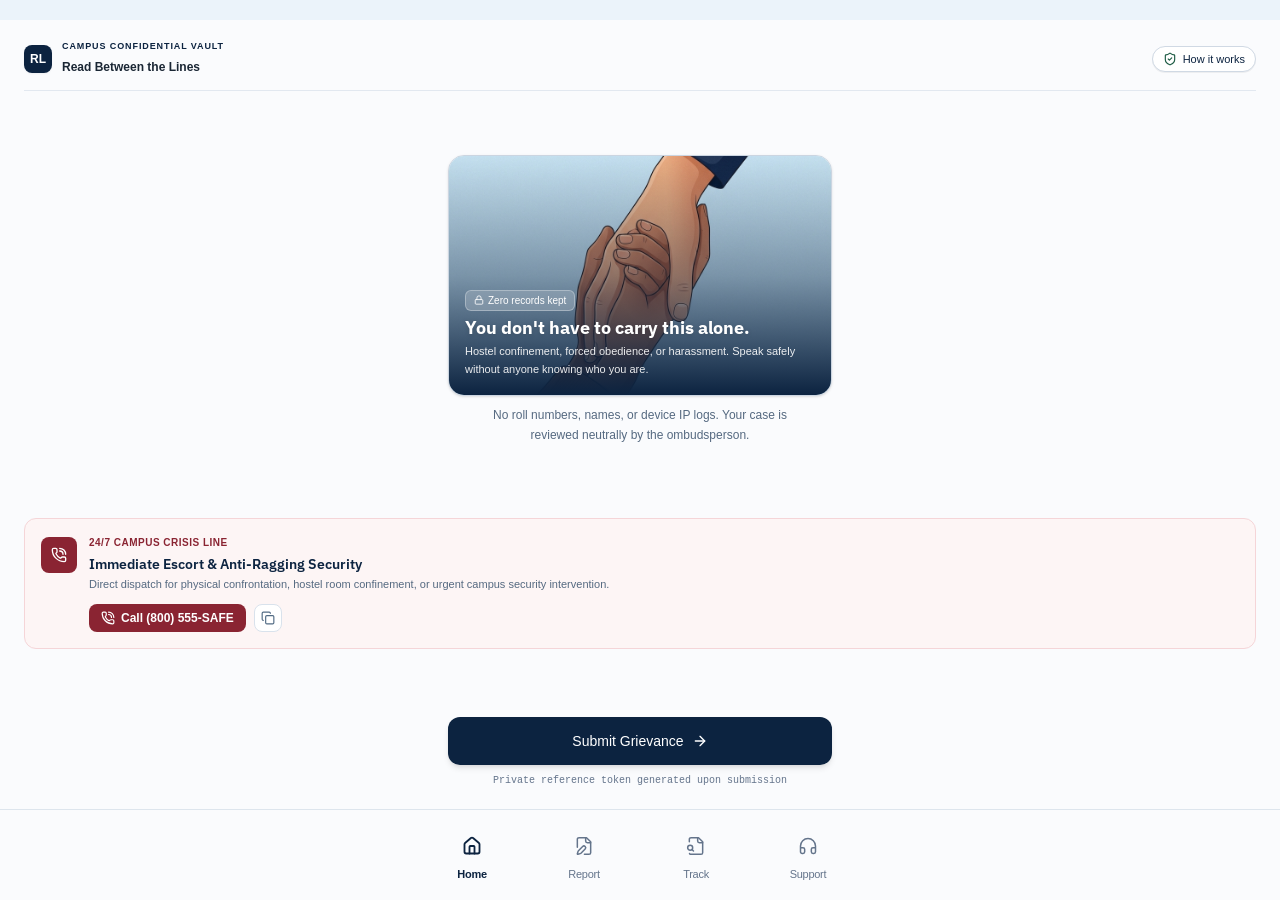
==== commit 7a459736: "chore: update app UI and documentation" ====
--- a/app/src/main/assets/web-ui/index.html
+++ b/app/src/main/assets/web-ui/index.html
@@ -2,7 +2,7 @@
 <html lang="en">
   <head>
     <meta charset="UTF-8" />
-    <meta name="viewport" content="width=device-width, initial-scale=1.0" />
+    <meta name="viewport" content="width=device-width, initial-scale=1.0, viewport-fit=cover, maximum-scale=1.0, user-scalable=no" />
     <title>Read Between the Lines - Campus Safety</title>
     <meta name="description" content="A confidential and anonymous campus safety reporting and support application designed for student wellbeing, harassment prevention, and secure report tracking." />
     <meta property="og:title" content="Read Between the Lines - Campus Safety" />
@@ -12,8 +12,8 @@
     <link rel="preconnect" href="https://fonts.googleapis.com" />
     <link rel="preconnect" href="https://fonts.gstatic.com" crossorigin />
     <link href="https://fonts.googleapis.com/css2?family=IBM+Plex+Sans:ital,wght@0,300;0,400;0,500;0,600;0,700;1,400&family=Public+Sans:ital,wght@0,300;0,400;0,500;0,600;0,700;1,400&display=swap" rel="stylesheet" />
-    <script type="module" crossorigin src="./assets/index-DXqC0YHh.js"></script>
-    <link rel="stylesheet" crossorigin href="./assets/index-CLbqK9le.css">
+    <script type="module" crossorigin src="./assets/index-Bf4bSup_.js"></script>
+    <link rel="stylesheet" crossorigin href="./assets/index-BdhCv2rd.css">
   </head>
   <body class="bg-[#F0F5FA] text-[#111D2D] antialiased selection:bg-[#D5E5F5] selection:text-[#0F1D30]">
     <div id="root"></div>
--- a/app/src/main/assets/web-ui/assets/index-BdhCv2rd.css
+++ b/app/src/main/assets/web-ui/assets/index-BdhCv2rd.css
@@ -0,0 +1,2 @@
+/*! tailwindcss v4.3.3 | MIT License | https://tailwindcss.com */
+@layer properties{@supports (((-webkit-hyphens:none)) and (not (margin-trim:inline))) or ((-moz-orient:inline) and (not (color:rgb(from red r g b)))){*,:before,:after,::backdrop{--tw-translate-x:0;--tw-translate-y:0;--tw-translate-z:0;--tw-rotate-x:initial;--tw-rotate-y:initial;--tw-rotate-z:initial;--tw-skew-x:initial;--tw-skew-y:initial;--tw-space-y-reverse:0;--tw-border-style:solid;--tw-gradient-position:initial;--tw-gradient-from:#0000;--tw-gradient-via:#0000;--tw-gradient-to:#0000;--tw-gradient-stops:initial;--tw-gradient-via-stops:initial;--tw-gradient-from-position:0%;--tw-gradient-via-position:50%;--tw-gradient-to-position:100%;--tw-leading:initial;--tw-font-weight:initial;--tw-tracking:initial;--tw-shadow:0 0 #0000;--tw-shadow-color:initial;--tw-shadow-alpha:100%;--tw-inset-shadow:0 0 #0000;--tw-inset-shadow-color:initial;--tw-inset-shadow-alpha:100%;--tw-ring-color:initial;--tw-ring-shadow:0 0 #0000;--tw-inset-ring-color:initial;--tw-inset-ring-shadow:0 0 #0000;--tw-ring-inset:initial;--tw-ring-offset-width:0px;--tw-ring-offset-color:#fff;--tw-ring-offset-shadow:0 0 #0000;--tw-blur:initial;--tw-brightness:initial;--tw-contrast:initial;--tw-grayscale:initial;--tw-hue-rotate:initial;--tw-invert:initial;--tw-opacity:initial;--tw-saturate:initial;--tw-sepia:initial;--tw-drop-shadow:initial;--tw-drop-shadow-color:initial;--tw-drop-shadow-alpha:100%;--tw-drop-shadow-size:initial;--tw-backdrop-blur:initial;--tw-backdrop-brightness:initial;--tw-backdrop-contrast:initial;--tw-backdrop-grayscale:initial;--tw-backdrop-hue-rotate:initial;--tw-backdrop-invert:initial;--tw-backdrop-opacity:initial;--tw-backdrop-saturate:initial;--tw-backdrop-sepia:initial;--tw-duration:initial;--tw-scale-x:1;--tw-scale-y:1;--tw-scale-z:1;--tw-content:""}}}@layer theme{:root,:host{--font-sans:-apple-system, BlinkMacSystemFont, "Segoe UI", Roboto, "Helvetica Neue", "Noto Sans", Arial, sans-serif, "Apple Color Emoji", "Segoe UI Emoji", "Segoe UI Symbol", "Noto Color Emoji";--font-mono:ui-monospace, SFMono-Regular, Menlo, Monaco, Consolas, "Liberation Mono", "Courier New", monospace;--color-white:#fff;--spacing:.25rem;--container-xs:20rem;--container-sm:24rem;--container-md:28rem;--container-4xl:56rem;--text-xs:.75rem;--text-xs--line-height:calc(1 / .75);--text-sm:.875rem;--text-sm--line-height:calc(1.25 / .875);--text-base:1rem;--text-base--line-height:calc(1.5 / 1);--text-lg:1.125rem;--text-lg--line-height:calc(1.75 / 1.125);--text-xl:1.25rem;--text-xl--line-height:calc(1.75 / 1.25);--text-2xl:1.5rem;--text-2xl--line-height:calc(2 / 1.5);--font-weight-normal:400;--font-weight-medium:500;--font-weight-semibold:600;--font-weight-bold:700;--tracking-tight:-.025em;--tracking-wider:.05em;--tracking-widest:.1em;--leading-tight:1.25;--leading-snug:1.375;--leading-normal:1.5;--leading-relaxed:1.625;--radius-md:.375rem;--radius-lg:.5rem;--radius-xl:.75rem;--radius-2xl:1rem;--drop-shadow-sm:0 1px 2px #00000026;--animate-pulse:pulse 2s cubic-bezier(.4, 0, .6, 1) infinite;--blur-xs:4px;--blur-md:12px;--default-transition-duration:.15s;--default-transition-timing-function:cubic-bezier(.4, 0, .2, 1);--default-font-family:var(--font-sans);--default-mono-font-family:var(--font-mono)}}@layer base{*,:after,:before,::backdrop{box-sizing:border-box;border:0 solid;margin:0;padding:0}::file-selector-button{box-sizing:border-box;border:0 solid;margin:0;padding:0}html,:host{-webkit-text-size-adjust:100%;tab-size:4;line-height:1.5;font-family:var(--default-font-family,-apple-system, BlinkMacSystemFont, "Segoe UI", Roboto, "Helvetica Neue", "Noto Sans", Arial, sans-serif, "Apple Color Emoji", "Segoe UI Emoji", "Segoe UI Symbol", "Noto Color Emoji");font-feature-settings:var(--default-font-feature-settings,normal);font-variation-settings:var(--default-font-variation-settings,normal);-webkit-tap-highlight-color:transparent}hr{height:0;color:inherit;border-top-width:1px}abbr:where([title]){-webkit-text-decoration:underline dotted;text-decoration:underline dotted}h1,h2,h3,h4,h5,h6{font-size:inherit;font-weight:inherit}a{color:inherit;-webkit-text-decoration:inherit;-webkit-text-decoration:inherit;-webkit-text-decoration:inherit;-webkit-text-decoration:inherit;text-decoration:inherit}b,strong{font-weight:bolder}code,kbd,samp,pre{font-family:var(--default-mono-font-family,ui-monospace, SFMono-Regular, Menlo, Monaco, Consolas, "Liberation Mono", "Courier New", monospace);font-feature-settings:var(--default-mono-font-feature-settings,normal);font-variation-settings:var(--default-mono-font-variation-settings,normal);font-size:1em}small{font-size:80%}sub,sup{vertical-align:baseline;font-size:75%;line-height:0;position:relative}sub{bottom:-.25em}sup{top:-.5em}table{text-indent:0;border-color:inherit;border-collapse:collapse}:-moz-focusring:where(:not(iframe)){outline:auto}progress{vertical-align:baseline}summary{display:list-item}ol,ul,menu{list-style:none}img,svg,video,canvas,audio,iframe,embed,object{vertical-align:middle;display:block}img,video{max-width:100%;height:auto}button,input,select,optgroup,textarea{font:inherit;font-feature-settings:inherit;font-variation-settings:inherit;letter-spacing:inherit;color:inherit;opacity:1;background-color:#0000;border-radius:0}::file-selector-button{font:inherit;font-feature-settings:inherit;font-variation-settings:inherit;letter-spacing:inherit;color:inherit;opacity:1;background-color:#0000;border-radius:0}:where(select:is([multiple],[size])) optgroup{font-weight:bolder}:where(select:is([multiple],[size])) optgroup option{padding-inline-start:20px}::file-selector-button{margin-inline-end:4px}::placeholder{opacity:1}@supports (not ((-webkit-appearance:-apple-pay-button))) or (contain-intrinsic-size:1px){::placeholder{color:currentColor}@supports (color:color-mix(in lab, red, red)){::placeholder{color:color-mix(in oklab, currentcolor 50%, transparent)}}}textarea{resize:vertical}::-webkit-search-decoration{-webkit-appearance:none}::-webkit-date-and-time-value{min-height:1lh;text-align:inherit}::-webkit-datetime-edit{display:inline-flex}::-webkit-datetime-edit-fields-wrapper{padding:0}::-webkit-datetime-edit{padding-block:0}::-webkit-datetime-edit-year-field{padding-block:0}::-webkit-datetime-edit-month-field{padding-block:0}::-webkit-datetime-edit-day-field{padding-block:0}::-webkit-datetime-edit-hour-field{padding-block:0}::-webkit-datetime-edit-minute-field{padding-block:0}::-webkit-datetime-edit-second-field{padding-block:0}::-webkit-datetime-edit-millisecond-field{padding-block:0}::-webkit-datetime-edit-meridiem-field{padding-block:0}::-webkit-calendar-picker-indicator{line-height:1}:-moz-ui-invalid{box-shadow:none}button,input:where([type=button],[type=reset],[type=submit]){appearance:button}::file-selector-button{appearance:button}::-webkit-inner-spin-button{height:auto}::-webkit-outer-spin-button{height:auto}[hidden]:where(:not([hidden=until-found])){display:none!important}body{color:#1a2634;background-color:#f4f6f9;font-family:Public Sans,system-ui,-apple-system,BlinkMacSystemFont,Segoe UI,Roboto,sans-serif}h1,h2,h3,h4{color:#0f1f33;font-family:IBM Plex Sans,system-ui,-apple-system,BlinkMacSystemFont,Segoe UI,Roboto,sans-serif}}@layer components;@layer utilities{.pointer-events-none{pointer-events:none}.collapse{visibility:collapse}.invisible{visibility:hidden}.visible{visibility:visible}.absolute{position:absolute}.fixed{position:fixed}.relative{position:relative}.sticky{position:sticky}.inset-0{inset:0}.inset-x-0{inset-inline:0}.top-0{top:0}.top-1{top:var(--spacing)}.top-1\/2{top:50%}.top-full{top:100%}.right-0{right:0}.bottom-0{bottom:0}.left-0{left:0}.left-2{left:calc(var(--spacing) * 2)}.left-3{left:calc(var(--spacing) * 3)}.left-3\.5{left:calc(var(--spacing) * 3.5)}.z-10{z-index:10}.z-40{z-index:40}.z-50{z-index:50}.z-\[100\]{z-index:100}.container{width:100%}@media (width>=40rem){.container{max-width:40rem}}@media (width>=48rem){.container{max-width:48rem}}@media (width>=64rem){.container{max-width:64rem}}@media (width>=80rem){.container{max-width:80rem}}@media (width>=96rem){.container{max-width:96rem}}.mx-auto{margin-inline:auto}.my-2{margin-block:calc(var(--spacing) * 2)}.my-3{margin-block:calc(var(--spacing) * 3)}.my-auto{margin-block:auto}.mt-0\.5{margin-top:calc(var(--spacing) * .5)}.mt-1{margin-top:var(--spacing)}.mt-1\.5{margin-top:calc(var(--spacing) * 1.5)}.mt-2{margin-top:calc(var(--spacing) * 2)}.mt-2\.5{margin-top:calc(var(--spacing) * 2.5)}.mt-3{margin-top:calc(var(--spacing) * 3)}.mt-4{margin-top:calc(var(--spacing) * 4)}.mt-5{margin-top:calc(var(--spacing) * 5)}.mt-6{margin-top:calc(var(--spacing) * 6)}.mt-8{margin-top:calc(var(--spacing) * 8)}.mt-12{margin-top:calc(var(--spacing) * 12)}.mr-6{margin-right:calc(var(--spacing) * 6)}.mb-1{margin-bottom:var(--spacing)}.mb-1\.5{margin-bottom:calc(var(--spacing) * 1.5)}.mb-2{margin-bottom:calc(var(--spacing) * 2)}.mb-2\.5{margin-bottom:calc(var(--spacing) * 2.5)}.mb-3{margin-bottom:calc(var(--spacing) * 3)}.mb-4{margin-bottom:calc(var(--spacing) * 4)}.mb-5{margin-bottom:calc(var(--spacing) * 5)}.mb-8{margin-bottom:calc(var(--spacing) * 8)}.ml-3{margin-left:calc(var(--spacing) * 3)}.ml-6{margin-left:calc(var(--spacing) * 6)}.line-clamp-1{-webkit-line-clamp:1;-webkit-box-orient:vertical;display:-webkit-box;overflow:hidden}.line-clamp-2{-webkit-line-clamp:2;-webkit-box-orient:vertical;display:-webkit-box;overflow:hidden}.block{display:block}.flex{display:flex}.grid{display:grid}.hidden{display:none}.inline{display:inline}.inline-block{display:inline-block}.inline-flex{display:inline-flex}.table{display:table}.table\!{display:table!important}.aspect-\[16\/9\]{aspect-ratio:16/9}.aspect-\[16\/10\]{aspect-ratio:16/10}.h-1{height:var(--spacing)}.h-1\.5{height:calc(var(--spacing) * 1.5)}.h-2{height:calc(var(--spacing) * 2)}.h-2\.5{height:calc(var(--spacing) * 2.5)}.h-3{height:calc(var(--spacing) * 3)}.h-3\.5{height:calc(var(--spacing) * 3.5)}.h-4{height:calc(var(--spacing) * 4)}.h-5{height:calc(var(--spacing) * 5)}.h-6{height:calc(var(--spacing) * 6)}.h-7{height:calc(var(--spacing) * 7)}.h-8{height:calc(var(--spacing) * 8)}.h-9{height:calc(var(--spacing) * 9)}.h-12{height:calc(var(--spacing) * 12)}.h-14{height:calc(var(--spacing) * 14)}.h-full{height:100%}.h-screen{height:100vh}.max-h-48{max-height:calc(var(--spacing) * 48)}.max-h-\[90vh\]{max-height:90vh}.min-h-full{min-height:100%}.min-h-screen{min-height:100vh}.w-0\.5{width:calc(var(--spacing) * .5)}.w-1{width:var(--spacing)}.w-1\.5{width:calc(var(--spacing) * 1.5)}.w-2{width:calc(var(--spacing) * 2)}.w-2\.5{width:calc(var(--spacing) * 2.5)}.w-3{width:calc(var(--spacing) * 3)}.w-3\.5{width:calc(var(--spacing) * 3.5)}.w-4{width:calc(var(--spacing) * 4)}.w-5{width:calc(var(--spacing) * 5)}.w-6{width:calc(var(--spacing) * 6)}.w-7{width:calc(var(--spacing) * 7)}.w-8{width:calc(var(--spacing) * 8)}.w-9{width:calc(var(--spacing) * 9)}.w-12{width:calc(var(--spacing) * 12)}.w-14{width:calc(var(--spacing) * 14)}.w-full{width:100%}.w-screen{width:100vw}.max-w-4xl{max-width:var(--container-4xl)}.max-w-\[280px\]{max-width:280px}.max-w-full{max-width:100%}.max-w-md{max-width:var(--container-md)}.max-w-sm{max-width:var(--container-sm)}.max-w-xs{max-width:var(--container-xs)}.min-w-0{min-width:0}.min-w-\[60px\]{min-width:60px}.min-w-\[70px\]{min-width:70px}.flex-1{flex:1}.flex-shrink-0{flex-shrink:0}.shrink{flex-shrink:1}.shrink-0{flex-shrink:0}.grow{flex-grow:1}.-translate-y-1\/2{--tw-translate-y:calc(calc(1 / 2 * 100%) * -1);translate:var(--tw-translate-x) var(--tw-translate-y)}.rotate-180{rotate:180deg}.transform{transform:var(--tw-rotate-x,) var(--tw-rotate-y,) var(--tw-rotate-z,) var(--tw-skew-x,) var(--tw-skew-y,)}.animate-pulse{animation:var(--animate-pulse)}.cursor-pointer{cursor:pointer}.resize{resize:both}.grid-cols-2{grid-template-columns:repeat(2,minmax(0,1fr))}.grid-cols-3{grid-template-columns:repeat(3,minmax(0,1fr))}.flex-col{flex-direction:column}.items-center{align-items:center}.items-start{align-items:flex-start}.justify-around{justify-content:space-around}.justify-between{justify-content:space-between}.justify-center{justify-content:center}.justify-start{justify-content:flex-start}.gap-1{gap:var(--spacing)}.gap-1\.5{gap:calc(var(--spacing) * 1.5)}.gap-2{gap:calc(var(--spacing) * 2)}.gap-2\.5{gap:calc(var(--spacing) * 2.5)}.gap-3{gap:calc(var(--spacing) * 3)}.gap-4{gap:calc(var(--spacing) * 4)}.gap-6{gap:calc(var(--spacing) * 6)}:where(.space-y-1\.5>:not(:last-child)){--tw-space-y-reverse:0;margin-block-start:calc(calc(var(--spacing) * 1.5) * var(--tw-space-y-reverse));margin-block-end:calc(calc(var(--spacing) * 1.5) * calc(1 - var(--tw-space-y-reverse)))}:where(.space-y-2>:not(:last-child)){--tw-space-y-reverse:0;margin-block-start:calc(calc(var(--spacing) * 2) * var(--tw-space-y-reverse));margin-block-end:calc(calc(var(--spacing) * 2) * calc(1 - var(--tw-space-y-reverse)))}:where(.space-y-2\.5>:not(:last-child)){--tw-space-y-reverse:0;margin-block-start:calc(calc(var(--spacing) * 2.5) * var(--tw-space-y-reverse));margin-block-end:calc(calc(var(--spacing) * 2.5) * calc(1 - var(--tw-space-y-reverse)))}:where(.space-y-3>:not(:last-child)){--tw-space-y-reverse:0;margin-block-start:calc(calc(var(--spacing) * 3) * var(--tw-space-y-reverse));margin-block-end:calc(calc(var(--spacing) * 3) * calc(1 - var(--tw-space-y-reverse)))}:where(.space-y-4>:not(:last-child)){--tw-space-y-reverse:0;margin-block-start:calc(calc(var(--spacing) * 4) * var(--tw-space-y-reverse));margin-block-end:calc(calc(var(--spacing) * 4) * calc(1 - var(--tw-space-y-reverse)))}:where(.space-y-6>:not(:last-child)){--tw-space-y-reverse:0;margin-block-start:calc(calc(var(--spacing) * 6) * var(--tw-space-y-reverse));margin-block-end:calc(calc(var(--spacing) * 6) * calc(1 - var(--tw-space-y-reverse)))}.self-center{align-self:center}.overflow-hidden{overflow:hidden}.overflow-x-auto{overflow-x:auto}.overflow-y-auto{overflow-y:auto}.rounded{border-radius:.25rem}.rounded-2xl{border-radius:var(--radius-2xl)}.rounded-full{border-radius:2147483647px}.rounded-lg{border-radius:var(--radius-lg)}.rounded-md{border-radius:var(--radius-md)}.rounded-xl{border-radius:var(--radius-xl)}.border{border-style:var(--tw-border-style);border-width:1px}.border-2{border-style:var(--tw-border-style);border-width:2px}.border-x{border-inline-style:var(--tw-border-style);border-inline-width:1px}.border-t{border-top-style:var(--tw-border-style);border-top-width:1px}.border-b{border-bottom-style:var(--tw-border-style);border-bottom-width:1px}.border-\[\#0C2340\]{border-color:#0c2340}.border-\[\#0E1E32\]{border-color:#0e1e32}.border-\[\#2E7D63\]\/20{border-color:oklab(53.3613% -.0858105 .0182286/.2)}.border-\[\#A1B8CE\]{border-color:#a1b8ce}.border-\[\#B8D0E8\]{border-color:#b8d0e8}.border-\[\#BFDFD0\]{border-color:#bfdfd0}.border-\[\#CBD5E1\]{border-color:#cbd5e1}.border-\[\#CBDCEE\]{border-color:#cbdcee}.border-\[\#D0D9E4\]{border-color:#d0d9e4}.border-\[\#D5E3F0\]{border-color:#d5e3f0}.border-\[\#D9E2EC\]{border-color:#d9e2ec}.border-\[\#DDE5ED\]{border-color:#dde5ed}.border-\[\#E2E8F0\]{border-color:#e2e8f0}.border-\[\#E2EDF7\]{border-color:#e2edf7}.border-\[\#E07A5F\]\/30{border-color:oklab(68.7821% .108001 .0778296/.3)}.border-\[\#E8EDF4\]{border-color:#e8edf4}.border-\[\#F5D5D8\]{border-color:#f5d5d8}.border-white\/30{border-color:#ffffff4d}@supports (color:color-mix(in lab, red, red)){.border-white\/30{border-color:color-mix(in oklab, var(--color-white) 30%, transparent)}}.bg-\[\#0C2340\]{background-color:#0c2340}.bg-\[\#0E1E32\]{background-color:#0e1e32}.bg-\[\#0E1E32\]\/50{background-color:oklab(23.231% -.0116864 -.0430903/.5)}.bg-\[\#0F223A\]\/10{background-color:oklab(24.9663% -.013364 -.050514/.1)}.bg-\[\#1A365D\]{background-color:#1a365d}.bg-\[\#1B4D82\]{background-color:#1b4d82}.bg-\[\#2E7D63\]{background-color:#2e7d63}.bg-\[\#8A2432\]{background-color:#8a2432}.bg-\[\#E2E8F0\]{background-color:#e2e8f0}.bg-\[\#E2ECF7\]{background-color:#e2ecf7}.bg-\[\#EAF5F0\]{background-color:#eaf5f0}.bg-\[\#EBF3FA\]{background-color:#ebf3fa}.bg-\[\#EDF7F2\]{background-color:#edf7f2}.bg-\[\#EEF4FA\]{background-color:#eef4fa}.bg-\[\#F0F5FA\]{background-color:#f0f5fa}.bg-\[\#F1F4F8\]{background-color:#f1f4f8}.bg-\[\#F1F5F9\]{background-color:#f1f5f9}.bg-\[\#F4F7FB\]{background-color:#f4f7fb}.bg-\[\#F8FAFC\]{background-color:#f8fafc}.bg-\[\#FAFBFD\]{background-color:#fafbfd}.bg-\[\#FDF5F5\]{background-color:#fdf5f5}.bg-\[\#FFF3ED\]{background-color:#fff3ed}.bg-\[\#FFFFFF\]{background-color:#fff}.bg-transparent{background-color:#0000}.bg-white{background-color:var(--color-white)}.bg-white\/20{background-color:#fff3}@supports (color:color-mix(in lab, red, red)){.bg-white\/20{background-color:color-mix(in oklab, var(--color-white) 20%, transparent)}}.bg-white\/95{background-color:#fffffff2}@supports (color:color-mix(in lab, red, red)){.bg-white\/95{background-color:color-mix(in oklab, var(--color-white) 95%, transparent)}}.bg-gradient-to-b{--tw-gradient-position:to bottom in oklab;background-image:linear-gradient(var(--tw-gradient-stops))}.bg-gradient-to-t{--tw-gradient-position:to top in oklab;background-image:linear-gradient(var(--tw-gradient-stops))}.from-\[\#0C2340\]{--tw-gradient-from:#0c2340;--tw-gradient-stops:var(--tw-gradient-via-stops,var(--tw-gradient-position), var(--tw-gradient-from) var(--tw-gradient-from-position), var(--tw-gradient-to) var(--tw-gradient-to-position))}.from-\[\#0E1E32\]{--tw-gradient-from:#0e1e32;--tw-gradient-stops:var(--tw-gradient-via-stops,var(--tw-gradient-position), var(--tw-gradient-from) var(--tw-gradient-from-position), var(--tw-gradient-to) var(--tw-gradient-to-position))}.via-\[\#0C2340\]\/40{--tw-gradient-via:oklab(25.5261% -.015512 -.0601206/.4);--tw-gradient-via-stops:var(--tw-gradient-position), var(--tw-gradient-from) var(--tw-gradient-from-position), var(--tw-gradient-via) var(--tw-gradient-via-position), var(--tw-gradient-to) var(--tw-gradient-to-position);--tw-gradient-stops:var(--tw-gradient-via-stops)}.to-\[\#E2E8F0\]{--tw-gradient-to:#e2e8f0;--tw-gradient-stops:var(--tw-gradient-via-stops,var(--tw-gradient-position), var(--tw-gradient-from) var(--tw-gradient-from-position), var(--tw-gradient-to) var(--tw-gradient-to-position))}.to-transparent{--tw-gradient-to:transparent;--tw-gradient-stops:var(--tw-gradient-via-stops,var(--tw-gradient-position), var(--tw-gradient-from) var(--tw-gradient-from-position), var(--tw-gradient-to) var(--tw-gradient-to-position))}.stroke-\[1\.8\]{stroke-width:1.8px}.stroke-\[2\.2\]{stroke-width:2.2px}.object-cover{object-fit:cover}.object-center{object-position:center}.p-1{padding:var(--spacing)}.p-1\.5{padding:calc(var(--spacing) * 1.5)}.p-2{padding:calc(var(--spacing) * 2)}.p-2\.5{padding:calc(var(--spacing) * 2.5)}.p-3{padding:calc(var(--spacing) * 3)}.p-3\.5{padding:calc(var(--spacing) * 3.5)}.p-4{padding:calc(var(--spacing) * 4)}.p-6{padding:calc(var(--spacing) * 6)}.px-1\.5{padding-inline:calc(var(--spacing) * 1.5)}.px-2{padding-inline:calc(var(--spacing) * 2)}.px-2\.5{padding-inline:calc(var(--spacing) * 2.5)}.px-3{padding-inline:calc(var(--spacing) * 3)}.px-3\.5{padding-inline:calc(var(--spacing) * 3.5)}.px-4{padding-inline:calc(var(--spacing) * 4)}.px-5{padding-inline:calc(var(--spacing) * 5)}.py-0{padding-block:0}.py-0\.5{padding-block:calc(var(--spacing) * .5)}.py-1{padding-block:var(--spacing)}.py-1\.5{padding-block:calc(var(--spacing) * 1.5)}.py-2{padding-block:calc(var(--spacing) * 2)}.py-2\.5{padding-block:calc(var(--spacing) * 2.5)}.py-3{padding-block:calc(var(--spacing) * 3)}.py-3\.5{padding-block:calc(var(--spacing) * 3.5)}.py-4{padding-block:calc(var(--spacing) * 4)}.py-5{padding-block:calc(var(--spacing) * 5)}.py-8{padding-block:calc(var(--spacing) * 8)}.pt-1{padding-top:var(--spacing)}.pt-2{padding-top:calc(var(--spacing) * 2)}.pt-2\.5{padding-top:calc(var(--spacing) * 2.5)}.pt-3{padding-top:calc(var(--spacing) * 3)}.pt-4{padding-top:calc(var(--spacing) * 4)}.pt-6{padding-top:calc(var(--spacing) * 6)}.pr-1{padding-right:var(--spacing)}.pr-1\.5{padding-right:calc(var(--spacing) * 1.5)}.pr-3{padding-right:calc(var(--spacing) * 3)}.pr-4{padding-right:calc(var(--spacing) * 4)}.pb-0\.5{padding-bottom:calc(var(--spacing) * .5)}.pb-1{padding-bottom:var(--spacing)}.pb-2{padding-bottom:calc(var(--spacing) * 2)}.pb-2\.5{padding-bottom:calc(var(--spacing) * 2.5)}.pb-3{padding-bottom:calc(var(--spacing) * 3)}.pb-3\.5{padding-bottom:calc(var(--spacing) * 3.5)}.pb-4{padding-bottom:calc(var(--spacing) * 4)}.pb-8{padding-bottom:calc(var(--spacing) * 8)}.pl-6{padding-left:calc(var(--spacing) * 6)}.pl-8{padding-left:calc(var(--spacing) * 8)}.pl-9{padding-left:calc(var(--spacing) * 9)}.pl-10{padding-left:calc(var(--spacing) * 10)}.text-center{text-align:center}.text-left{text-align:left}.font-mono{font-family:var(--font-mono)}.font-sans{font-family:var(--font-sans)}.text-2xl{font-size:var(--text-2xl);line-height:var(--tw-leading,var(--text-2xl--line-height))}.text-base{font-size:var(--text-base);line-height:var(--tw-leading,var(--text-base--line-height))}.text-lg{font-size:var(--text-lg);line-height:var(--tw-leading,var(--text-lg--line-height))}.text-sm{font-size:var(--text-sm);line-height:var(--tw-leading,var(--text-sm--line-height))}.text-xl{font-size:var(--text-xl);line-height:var(--tw-leading,var(--text-xl--line-height))}.text-xs{font-size:var(--text-xs);line-height:var(--tw-leading,var(--text-xs--line-height))}.text-\[8px\]{font-size:8px}.text-\[9px\]{font-size:9px}.text-\[10px\]{font-size:10px}.text-\[11px\]{font-size:11px}.leading-none{--tw-leading:1;line-height:1}.leading-normal{--tw-leading:var(--leading-normal);line-height:var(--leading-normal)}.leading-relaxed{--tw-leading:var(--leading-relaxed);line-height:var(--leading-relaxed)}.leading-snug{--tw-leading:var(--leading-snug);line-height:var(--leading-snug)}.leading-tight{--tw-leading:var(--leading-tight);line-height:var(--leading-tight)}.font-bold{--tw-font-weight:var(--font-weight-bold);font-weight:var(--font-weight-bold)}.font-medium{--tw-font-weight:var(--font-weight-medium);font-weight:var(--font-weight-medium)}.font-normal{--tw-font-weight:var(--font-weight-normal);font-weight:var(--font-weight-normal)}.font-semibold{--tw-font-weight:var(--font-weight-semibold);font-weight:var(--font-weight-semibold)}.tracking-tight{--tw-tracking:var(--tracking-tight);letter-spacing:var(--tracking-tight)}.tracking-wider{--tw-tracking:var(--tracking-wider);letter-spacing:var(--tracking-wider)}.tracking-widest{--tw-tracking:var(--tracking-widest);letter-spacing:var(--tracking-widest)}.whitespace-nowrap{white-space:nowrap}.text-\[\#0C2340\]{color:#0c2340}.text-\[\#0D9488\]{color:#0d9488}.text-\[\#0E1E32\]{color:#0e1e32}.text-\[\#0F172A\]{color:#0f172a}.text-\[\#1A2E44\]{color:#1a2e44}.text-\[\#1A365D\]{color:#1a365d}.text-\[\#1A2634\]{color:#1a2634}.text-\[\#1A4568\]{color:#1a4568}.text-\[\#1E4D82\]{color:#1e4d82}.text-\[\#1E5C45\]{color:#1e5c45}.text-\[\#2B6CB0\]{color:#2b6cb0}.text-\[\#2E7D63\]{color:#2e7d63}.text-\[\#4A5D73\]{color:#4a5d73}.text-\[\#4D647E\]{color:#4d647e}.text-\[\#4E657E\]{color:#4e657e}.text-\[\#8A2432\]{color:#8a2432}.text-\[\#94A3B8\]{color:#94a3b8}.text-\[\#111D2D\]{color:#111d2d}.text-\[\#384D65\]{color:#384d65}.text-\[\#475E77\]{color:#475e77}.text-\[\#524E48\]{color:#524e48}.text-\[\#526B84\]{color:#526b84}.text-\[\#20202A\]{color:#20202a}.text-\[\#64748B\]{color:#64748b}.text-\[\#205085\]{color:#205085}.text-\[\#475569\]{color:#475569}.text-\[\#556980\]{color:#556980}.text-\[\#607994\]{color:#607994}.text-\[\#A0B8D0\]{color:#a0b8d0}.text-\[\#C5D9EC\]{color:#c5d9ec}.text-\[\#C44525\]{color:#c44525}.text-white{color:var(--color-white)}.text-white\/90{color:#ffffffe6}@supports (color:color-mix(in lab, red, red)){.text-white\/90{color:color-mix(in oklab, var(--color-white) 90%, transparent)}}.uppercase{text-transform:uppercase}.italic{font-style:italic}.underline{text-decoration-line:underline}.antialiased{-webkit-font-smoothing:antialiased;-moz-osx-font-smoothing:grayscale}.placeholder-\[\#7B93AC\]::placeholder{color:#7b93ac}.opacity-75{opacity:.75}.shadow{--tw-shadow:0 1px 3px 0 var(--tw-shadow-color,#0000001a), 0 1px 2px -1px var(--tw-shadow-color,#0000001a);box-shadow:var(--tw-inset-shadow), var(--tw-inset-ring-shadow), var(--tw-ring-offset-shadow), var(--tw-ring-shadow), var(--tw-shadow)}.shadow-2xs{--tw-shadow:0 1px var(--tw-shadow-color,#0000000d);box-shadow:var(--tw-inset-shadow), var(--tw-inset-ring-shadow), var(--tw-ring-offset-shadow), var(--tw-ring-shadow), var(--tw-shadow)}.shadow-\[0_2px_8px_rgba\(14\,30\,50\,0\.18\)\]{--tw-shadow:0 2px 8px var(--tw-shadow-color,#0e1e322e);box-shadow:var(--tw-inset-shadow), var(--tw-inset-ring-shadow), var(--tw-ring-offset-shadow), var(--tw-ring-shadow), var(--tw-shadow)}.shadow-\[0_2px_12px_rgba\(15\,35\,65\,0\.04\)\]{--tw-shadow:0 2px 12px var(--tw-shadow-color,#0f23410a);box-shadow:var(--tw-inset-shadow), var(--tw-inset-ring-shadow), var(--tw-ring-offset-shadow), var(--tw-ring-shadow), var(--tw-shadow)}.shadow-lg{--tw-shadow:0 10px 15px -3px var(--tw-shadow-color,#0000001a), 0 4px 6px -4px var(--tw-shadow-color,#0000001a);box-shadow:var(--tw-inset-shadow), var(--tw-inset-ring-shadow), var(--tw-ring-offset-shadow), var(--tw-ring-shadow), var(--tw-shadow)}.shadow-md{--tw-shadow:0 4px 6px -1px var(--tw-shadow-color,#0000001a), 0 2px 4px -2px var(--tw-shadow-color,#0000001a);box-shadow:var(--tw-inset-shadow), var(--tw-inset-ring-shadow), var(--tw-ring-offset-shadow), var(--tw-ring-shadow), var(--tw-shadow)}.shadow-sm{--tw-shadow:0 1px 3px 0 var(--tw-shadow-color,#0000001a), 0 1px 2px -1px var(--tw-shadow-color,#0000001a);box-shadow:var(--tw-inset-shadow), var(--tw-inset-ring-shadow), var(--tw-ring-offset-shadow), var(--tw-ring-shadow), var(--tw-shadow)}.shadow-xl{--tw-shadow:0 20px 25px -5px var(--tw-shadow-color,#0000001a), 0 8px 10px -6px var(--tw-shadow-color,#0000001a);box-shadow:var(--tw-inset-shadow), var(--tw-inset-ring-shadow), var(--tw-ring-offset-shadow), var(--tw-ring-shadow), var(--tw-shadow)}.shadow-xs{--tw-shadow:0 1px 2px 0 var(--tw-shadow-color,#0000000d);box-shadow:var(--tw-inset-shadow), var(--tw-inset-ring-shadow), var(--tw-ring-offset-shadow), var(--tw-ring-shadow), var(--tw-shadow)}.ring,.ring-1{--tw-ring-shadow:var(--tw-ring-inset,) 0 0 0 calc(1px + var(--tw-ring-offset-width)) var(--tw-ring-color,currentcolor);box-shadow:var(--tw-inset-shadow), var(--tw-inset-ring-shadow), var(--tw-ring-offset-shadow), var(--tw-ring-shadow), var(--tw-shadow)}.ring-\[\#0E1E32\]\/10{--tw-ring-color:oklab(23.231% -.0116864 -.0430903/.1)}.blur{--tw-blur:blur(8px);filter:var(--tw-blur,) var(--tw-brightness,) var(--tw-contrast,) var(--tw-grayscale,) var(--tw-hue-rotate,) var(--tw-invert,) var(--tw-saturate,) var(--tw-sepia,) var(--tw-drop-shadow,)}.drop-shadow-sm{--tw-drop-shadow-size:drop-shadow(0 1px 2px var(--tw-drop-shadow-color,#00000026));--tw-drop-shadow:drop-shadow(var(--drop-shadow-sm));filter:var(--tw-blur,) var(--tw-brightness,) var(--tw-contrast,) var(--tw-grayscale,) var(--tw-hue-rotate,) var(--tw-invert,) var(--tw-saturate,) var(--tw-sepia,) var(--tw-drop-shadow,)}.filter{filter:var(--tw-blur,) var(--tw-brightness,) var(--tw-contrast,) var(--tw-grayscale,) var(--tw-hue-rotate,) var(--tw-invert,) var(--tw-saturate,) var(--tw-sepia,) var(--tw-drop-shadow,)}.filter\!{filter:var(--tw-blur,) var(--tw-brightness,) var(--tw-contrast,) var(--tw-grayscale,) var(--tw-hue-rotate,) var(--tw-invert,) var(--tw-saturate,) var(--tw-sepia,) var(--tw-drop-shadow,)!important}.backdrop-blur-md{--tw-backdrop-blur:blur(var(--blur-md));-webkit-backdrop-filter:var(--tw-backdrop-blur,) var(--tw-backdrop-brightness,) var(--tw-backdrop-contrast,) var(--tw-backdrop-grayscale,) var(--tw-backdrop-hue-rotate,) var(--tw-backdrop-invert,) var(--tw-backdrop-opacity,) var(--tw-backdrop-saturate,) var(--tw-backdrop-sepia,);backdrop-filter:var(--tw-backdrop-blur,) var(--tw-backdrop-brightness,) var(--tw-backdrop-contrast,) var(--tw-backdrop-grayscale,) var(--tw-backdrop-hue-rotate,) var(--tw-backdrop-invert,) var(--tw-backdrop-opacity,) var(--tw-backdrop-saturate,) var(--tw-backdrop-sepia,)}.backdrop-blur-xs{--tw-backdrop-blur:blur(var(--blur-xs));-webkit-backdrop-filter:var(--tw-backdrop-blur,) var(--tw-backdrop-brightness,) var(--tw-backdrop-contrast,) var(--tw-backdrop-grayscale,) var(--tw-backdrop-hue-rotate,) var(--tw-backdrop-invert,) var(--tw-backdrop-opacity,) var(--tw-backdrop-saturate,) var(--tw-backdrop-sepia,);backdrop-filter:var(--tw-backdrop-blur,) var(--tw-backdrop-brightness,) var(--tw-backdrop-contrast,) var(--tw-backdrop-grayscale,) var(--tw-backdrop-hue-rotate,) var(--tw-backdrop-invert,) var(--tw-backdrop-opacity,) var(--tw-backdrop-saturate,) var(--tw-backdrop-sepia,)}.transition{transition-property:color,background-color,border-color,outline-color,text-decoration-color,fill,stroke,--tw-gradient-from,--tw-gradient-via,--tw-gradient-to,opacity,box-shadow,transform,translate,scale,rotate,filter,-webkit-backdrop-filter,backdrop-filter,display,content-visibility,overlay,pointer-events;transition-timing-function:var(--tw-ease,var(--default-transition-timing-function));transition-duration:var(--tw-duration,var(--default-transition-duration))}.transition-all{transition-property:all;transition-timing-function:var(--tw-ease,var(--default-transition-timing-function));transition-duration:var(--tw-duration,var(--default-transition-duration))}.transition-colors{transition-property:color,background-color,border-color,outline-color,text-decoration-color,fill,stroke,--tw-gradient-from,--tw-gradient-via,--tw-gradient-to;transition-timing-function:var(--tw-ease,var(--default-transition-timing-function));transition-duration:var(--tw-duration,var(--default-transition-duration))}.transition-transform{transition-property:transform,translate,scale,rotate;transition-timing-function:var(--tw-ease,var(--default-transition-timing-function));transition-duration:var(--tw-duration,var(--default-transition-duration))}.duration-150{--tw-duration:.15s;transition-duration:.15s}.duration-200{--tw-duration:.2s;transition-duration:.2s}.select-none{-webkit-user-select:none;user-select:none}@media (hover:hover){.group-hover\:-translate-x-0\.5:is(:where(.group):hover *){--tw-translate-x:calc(var(--spacing) * -.5);translate:var(--tw-translate-x) var(--tw-translate-y)}.group-hover\:scale-105:is(:where(.group):hover *){--tw-scale-x:105%;--tw-scale-y:105%;--tw-scale-z:105%;scale:var(--tw-scale-x) var(--tw-scale-y)}.group-hover\:text-\[\#0C2340\]:is(:where(.group):hover *){color:#0c2340}}.selection\:bg-\[\#D2E4F7\] ::selection{background-color:#d2e4f7}.selection\:bg-\[\#D2E4F7\]::selection{background-color:#d2e4f7}.selection\:bg-\[\#D5E5F5\] ::selection{background-color:#d5e5f5}.selection\:bg-\[\#D5E5F5\]::selection{background-color:#d5e5f5}.selection\:text-\[\#0E1E32\] ::selection{color:#0e1e32}.selection\:text-\[\#0E1E32\]::selection{color:#0e1e32}.selection\:text-\[\#0F1D30\] ::selection{color:#0f1d30}.selection\:text-\[\#0F1D30\]::selection{color:#0f1d30}.before\:absolute:before{content:var(--tw-content);position:absolute}.before\:top-2:before{content:var(--tw-content);top:calc(var(--spacing) * 2)}.before\:bottom-2:before{content:var(--tw-content);bottom:calc(var(--spacing) * 2)}.before\:left-2:before{content:var(--tw-content);left:calc(var(--spacing) * 2)}.before\:w-0\.5:before{content:var(--tw-content);width:calc(var(--spacing) * .5)}.before\:bg-\[\#E2E8F0\]:before{content:var(--tw-content);background-color:#e2e8f0}@media (hover:hover){.hover\:border-\[\#CBD5E1\]:hover{border-color:#cbd5e1}.hover\:border-\[\#D0D9E4\]:hover{border-color:#d0d9e4}.hover\:bg-\[\#1B3150\]:hover{background-color:#1b3150}.hover\:bg-\[\#731E2A\]:hover{background-color:#731e2a}.hover\:bg-\[\#16365C\]:hover{background-color:#16365c}.hover\:bg-\[\#E2E8F0\]:hover{background-color:#e2e8f0}.hover\:bg-\[\#F1F5F9\]:hover{background-color:#f1f5f9}.hover\:bg-\[\#F8FAFC\]:hover{background-color:#f8fafc}.hover\:bg-\[\#FFF5F5\]:hover{background-color:#fff5f5}.hover\:bg-white:hover{background-color:var(--color-white)}.hover\:text-\[\#0C2340\]:hover{color:#0c2340}.hover\:text-\[\#0E1E32\]:hover{color:#0e1e32}.hover\:text-\[\#0F172A\]:hover{color:#0f172a}.hover\:text-\[\#1A365D\]:hover{color:#1a365d}.hover\:text-\[\#1E4D82\]:hover{color:#1e4d82}.hover\:text-\[\#A82B3B\]:hover{color:#a82b3b}.hover\:underline:hover{text-decoration-line:underline}.hover\:shadow-lg:hover{--tw-shadow:0 10px 15px -3px var(--tw-shadow-color,#0000001a), 0 4px 6px -4px var(--tw-shadow-color,#0000001a);box-shadow:var(--tw-inset-shadow), var(--tw-inset-ring-shadow), var(--tw-ring-offset-shadow), var(--tw-ring-shadow), var(--tw-shadow)}}.focus\:border-\[\#0E1E32\]:focus{border-color:#0e1e32}.focus\:border-\[\#1A365D\]:focus{border-color:#1a365d}.focus\:ring-1:focus{--tw-ring-shadow:var(--tw-ring-inset,) 0 0 0 calc(1px + var(--tw-ring-offset-width)) var(--tw-ring-color,currentcolor);box-shadow:var(--tw-inset-shadow), var(--tw-inset-ring-shadow), var(--tw-ring-offset-shadow), var(--tw-ring-shadow), var(--tw-shadow)}.focus\:ring-\[\#0C2340\]:focus{--tw-ring-color:#0c2340}.focus\:ring-\[\#0E1E32\]:focus{--tw-ring-color:#0e1e32}.focus\:outline-none:focus{--tw-outline-style:none;outline-style:none}.active\:bg-\[\#07172B\]:active{background-color:#07172b}.disabled\:opacity-40:disabled{opacity:.4}.disabled\:opacity-50:disabled{opacity:.5}@media (width>=40rem){.sm\:inline{display:inline}.sm\:p-3\.5{padding:calc(var(--spacing) * 3.5)}.sm\:px-6{padding-inline:calc(var(--spacing) * 6)}.sm\:text-2xl{font-size:var(--text-2xl);line-height:var(--tw-leading,var(--text-2xl--line-height))}.sm\:text-lg{font-size:var(--text-lg);line-height:var(--tw-leading,var(--text-lg--line-height))}.sm\:text-sm{font-size:var(--text-sm);line-height:var(--tw-leading,var(--text-sm--line-height))}.sm\:text-xl{font-size:var(--text-xl);line-height:var(--tw-leading,var(--text-xl--line-height))}.sm\:text-xs{font-size:var(--text-xs);line-height:var(--tw-leading,var(--text-xs--line-height))}}}.bg-safety-paper{background-color:#fafbfd;background-image:radial-gradient(#cbd5e1 .75px,#0000 .75px);background-size:16px 16px}.bg-hero-emboss{background:linear-gradient(#f8fafd 0%,#fff 100%)}.bg-notebook-ruled{background-color:#fafcfe;background-image:linear-gradient(#e8edf4 1px,#0000 1px);background-size:100% 28px}@property --tw-translate-x{syntax:"*";inherits:false;initial-value:0}@property --tw-translate-y{syntax:"*";inherits:false;initial-value:0}@property --tw-translate-z{syntax:"*";inherits:false;initial-value:0}@property --tw-rotate-x{syntax:"*";inherits:false}@property --tw-rotate-y{syntax:"*";inherits:false}@property --tw-rotate-z{syntax:"*";inherits:false}@property --tw-skew-x{syntax:"*";inherits:false}@property --tw-skew-y{syntax:"*";inherits:false}@property --tw-space-y-reverse{syntax:"*";inherits:false;initial-value:0}@property --tw-border-style{syntax:"*";inherits:false;initial-value:solid}@property --tw-gradient-position{syntax:"*";inherits:false}@property --tw-gradient-from{syntax:"<color>";inherits:false;initial-value:#0000}@property --tw-gradient-via{syntax:"<color>";inherits:false;initial-value:#0000}@property --tw-gradient-to{syntax:"<color>";inherits:false;initial-value:#0000}@property --tw-gradient-stops{syntax:"*";inherits:false}@property --tw-gradient-via-stops{syntax:"*";inherits:false}@property --tw-gradient-from-position{syntax:"<length-percentage>";inherits:false;initial-value:0%}@property --tw-gradient-via-position{syntax:"<length-percentage>";inherits:false;initial-value:50%}@property --tw-gradient-to-position{syntax:"<length-percentage>";inherits:false;initial-value:100%}@property --tw-leading{syntax:"*";inherits:false}@property --tw-font-weight{syntax:"*";inherits:false}@property --tw-tracking{syntax:"*";inherits:false}@property --tw-shadow{syntax:"*";inherits:false;initial-value:0 0 #0000}@property --tw-shadow-color{syntax:"*";inherits:false}@property --tw-shadow-alpha{syntax:"<percentage>";inherits:false;initial-value:100%}@property --tw-inset-shadow{syntax:"*";inherits:false;initial-value:0 0 #0000}@property --tw-inset-shadow-color{syntax:"*";inherits:false}@property --tw-inset-shadow-alpha{syntax:"<percentage>";inherits:false;initial-value:100%}@property --tw-ring-color{syntax:"*";inherits:false}@property --tw-ring-shadow{syntax:"*";inherits:false;initial-value:0 0 #0000}@property --tw-inset-ring-color{syntax:"*";inherits:false}@property --tw-inset-ring-shadow{syntax:"*";inherits:false;initial-value:0 0 #0000}@property --tw-ring-inset{syntax:"*";inherits:false}@property --tw-ring-offset-width{syntax:"<length>";inherits:false;initial-value:0}@property --tw-ring-offset-color{syntax:"*";inherits:false;initial-value:#fff}@property --tw-ring-offset-shadow{syntax:"*";inherits:false;initial-value:0 0 #0000}@property --tw-blur{syntax:"*";inherits:false}@property --tw-brightness{syntax:"*";inherits:false}@property --tw-contrast{syntax:"*";inherits:false}@property --tw-grayscale{syntax:"*";inherits:false}@property --tw-hue-rotate{syntax:"*";inherits:false}@property --tw-invert{syntax:"*";inherits:false}@property --tw-opacity{syntax:"*";inherits:false}@property --tw-saturate{syntax:"*";inherits:false}@property --tw-sepia{syntax:"*";inherits:false}@property --tw-drop-shadow{syntax:"*";inherits:false}@property --tw-drop-shadow-color{syntax:"*";inherits:false}@property --tw-drop-shadow-alpha{syntax:"<percentage>";inherits:false;initial-value:100%}@property --tw-drop-shadow-size{syntax:"*";inherits:false}@property --tw-backdrop-blur{syntax:"*";inherits:false}@property --tw-backdrop-brightness{syntax:"*";inherits:false}@property --tw-backdrop-contrast{syntax:"*";inherits:false}@property --tw-backdrop-grayscale{syntax:"*";inherits:false}@property --tw-backdrop-hue-rotate{syntax:"*";inherits:false}@property --tw-backdrop-invert{syntax:"*";inherits:false}@property --tw-backdrop-opacity{syntax:"*";inherits:false}@property --tw-backdrop-saturate{syntax:"*";inherits:false}@property --tw-backdrop-sepia{syntax:"*";inherits:false}@property --tw-duration{syntax:"*";inherits:false}@property --tw-scale-x{syntax:"*";inherits:false;initial-value:1}@property --tw-scale-y{syntax:"*";inherits:false;initial-value:1}@property --tw-scale-z{syntax:"*";inherits:false;initial-value:1}@property --tw-content{syntax:"*";inherits:false;initial-value:""}@keyframes pulse{50%{opacity:.5}}
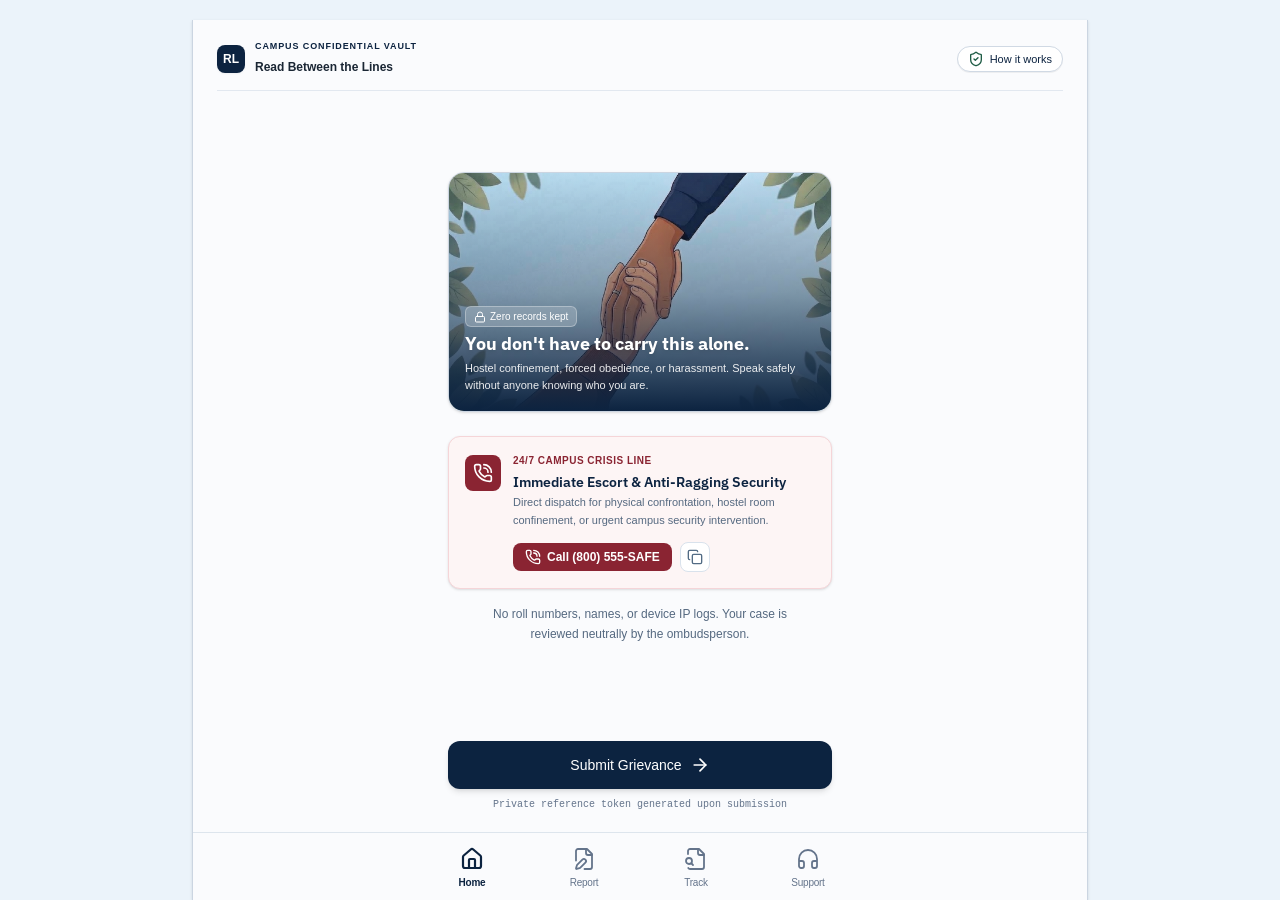
==== commit 2c7b6782: "Update project files" ====
--- a/app/src/main/assets/web-ui/index.html
+++ b/app/src/main/assets/web-ui/index.html
@@ -12,8 +12,8 @@
     <link rel="preconnect" href="https://fonts.googleapis.com" />
     <link rel="preconnect" href="https://fonts.gstatic.com" crossorigin />
     <link href="https://fonts.googleapis.com/css2?family=IBM+Plex+Sans:ital,wght@0,300;0,400;0,500;0,600;0,700;1,400&family=Public+Sans:ital,wght@0,300;0,400;0,500;0,600;0,700;1,400&display=swap" rel="stylesheet" />
-    <script type="module" crossorigin src="./assets/index-Bf4bSup_.js"></script>
-    <link rel="stylesheet" crossorigin href="./assets/index-BdhCv2rd.css">
+    <script type="module" crossorigin src="./assets/index-C3gpK_Qq.js"></script>
+    <link rel="stylesheet" crossorigin href="./assets/index-ZJmLgXqF.css">
   </head>
   <body class="bg-[#F0F5FA] text-[#111D2D] antialiased selection:bg-[#D5E5F5] selection:text-[#0F1D30]">
     <div id="root"></div>
--- a/app/src/main/assets/web-ui/assets/index-ZJmLgXqF.css
+++ b/app/src/main/assets/web-ui/assets/index-ZJmLgXqF.css
@@ -0,0 +1,2 @@
+/*! tailwindcss v4.3.3 | MIT License | https://tailwindcss.com */
+@layer properties{@supports (((-webkit-hyphens:none)) and (not (margin-trim:inline))) or ((-moz-orient:inline) and (not (color:rgb(from red r g b)))){*,:before,:after,::backdrop{--tw-translate-x:0;--tw-translate-y:0;--tw-translate-z:0;--tw-rotate-x:initial;--tw-rotate-y:initial;--tw-rotate-z:initial;--tw-skew-x:initial;--tw-skew-y:initial;--tw-space-y-reverse:0;--tw-border-style:solid;--tw-gradient-position:initial;--tw-gradient-from:#0000;--tw-gradient-via:#0000;--tw-gradient-to:#0000;--tw-gradient-stops:initial;--tw-gradient-via-stops:initial;--tw-gradient-from-position:0%;--tw-gradient-via-position:50%;--tw-gradient-to-position:100%;--tw-leading:initial;--tw-font-weight:initial;--tw-tracking:initial;--tw-shadow:0 0 #0000;--tw-shadow-color:initial;--tw-shadow-alpha:100%;--tw-inset-shadow:0 0 #0000;--tw-inset-shadow-color:initial;--tw-inset-shadow-alpha:100%;--tw-ring-color:initial;--tw-ring-shadow:0 0 #0000;--tw-inset-ring-color:initial;--tw-inset-ring-shadow:0 0 #0000;--tw-ring-inset:initial;--tw-ring-offset-width:0px;--tw-ring-offset-color:#fff;--tw-ring-offset-shadow:0 0 #0000;--tw-blur:initial;--tw-brightness:initial;--tw-contrast:initial;--tw-grayscale:initial;--tw-hue-rotate:initial;--tw-invert:initial;--tw-opacity:initial;--tw-saturate:initial;--tw-sepia:initial;--tw-drop-shadow:initial;--tw-drop-shadow-color:initial;--tw-drop-shadow-alpha:100%;--tw-drop-shadow-size:initial;--tw-backdrop-blur:initial;--tw-backdrop-brightness:initial;--tw-backdrop-contrast:initial;--tw-backdrop-grayscale:initial;--tw-backdrop-hue-rotate:initial;--tw-backdrop-invert:initial;--tw-backdrop-opacity:initial;--tw-backdrop-saturate:initial;--tw-backdrop-sepia:initial;--tw-duration:initial;--tw-scale-x:1;--tw-scale-y:1;--tw-scale-z:1;--tw-content:""}}}@layer theme{:root,:host{--font-sans:-apple-system, BlinkMacSystemFont, "Segoe UI", Roboto, "Helvetica Neue", "Noto Sans", Arial, sans-serif, "Apple Color Emoji", "Segoe UI Emoji", "Segoe UI Symbol", "Noto Color Emoji";--font-mono:ui-monospace, SFMono-Regular, Menlo, Monaco, Consolas, "Liberation Mono", "Courier New", monospace;--color-white:#fff;--spacing:.25rem;--container-xs:20rem;--container-sm:24rem;--container-md:28rem;--container-3xl:48rem;--container-4xl:56rem;--text-xs:.75rem;--text-xs--line-height:calc(1 / .75);--text-sm:.875rem;--text-sm--line-height:calc(1.25 / .875);--text-base:1rem;--text-base--line-height:calc(1.5 / 1);--text-lg:1.125rem;--text-lg--line-height:calc(1.75 / 1.125);--text-xl:1.25rem;--text-xl--line-height:calc(1.75 / 1.25);--text-2xl:1.5rem;--text-2xl--line-height:calc(2 / 1.5);--font-weight-normal:400;--font-weight-medium:500;--font-weight-semibold:600;--font-weight-bold:700;--tracking-tight:-.025em;--tracking-wider:.05em;--tracking-widest:.1em;--leading-tight:1.25;--leading-snug:1.375;--leading-normal:1.5;--leading-relaxed:1.625;--radius-md:.375rem;--radius-lg:.5rem;--radius-xl:.75rem;--radius-2xl:1rem;--drop-shadow-sm:0 1px 2px #00000026;--animate-spin:spin 1s linear infinite;--animate-pulse:pulse 2s cubic-bezier(.4, 0, .6, 1) infinite;--blur-xs:4px;--blur-md:12px;--default-transition-duration:.15s;--default-transition-timing-function:cubic-bezier(.4, 0, .2, 1);--default-font-family:var(--font-sans);--default-mono-font-family:var(--font-mono)}}@layer base{*,:after,:before,::backdrop{box-sizing:border-box;border:0 solid;margin:0;padding:0}::file-selector-button{box-sizing:border-box;border:0 solid;margin:0;padding:0}html,:host{-webkit-text-size-adjust:100%;tab-size:4;line-height:1.5;font-family:var(--default-font-family,-apple-system, BlinkMacSystemFont, "Segoe UI", Roboto, "Helvetica Neue", "Noto Sans", Arial, sans-serif, "Apple Color Emoji", "Segoe UI Emoji", "Segoe UI Symbol", "Noto Color Emoji");font-feature-settings:var(--default-font-feature-settings,normal);font-variation-settings:var(--default-font-variation-settings,normal);-webkit-tap-highlight-color:transparent}hr{height:0;color:inherit;border-top-width:1px}abbr:where([title]){-webkit-text-decoration:underline dotted;text-decoration:underline dotted}h1,h2,h3,h4,h5,h6{font-size:inherit;font-weight:inherit}a{color:inherit;-webkit-text-decoration:inherit;-webkit-text-decoration:inherit;-webkit-text-decoration:inherit;-webkit-text-decoration:inherit;text-decoration:inherit}b,strong{font-weight:bolder}code,kbd,samp,pre{font-family:var(--default-mono-font-family,ui-monospace, SFMono-Regular, Menlo, Monaco, Consolas, "Liberation Mono", "Courier New", monospace);font-feature-settings:var(--default-mono-font-feature-settings,normal);font-variation-settings:var(--default-mono-font-variation-settings,normal);font-size:1em}small{font-size:80%}sub,sup{vertical-align:baseline;font-size:75%;line-height:0;position:relative}sub{bottom:-.25em}sup{top:-.5em}table{text-indent:0;border-color:inherit;border-collapse:collapse}:-moz-focusring:where(:not(iframe)){outline:auto}progress{vertical-align:baseline}summary{display:list-item}ol,ul,menu{list-style:none}img,svg,video,canvas,audio,iframe,embed,object{vertical-align:middle;display:block}img,video{max-width:100%;height:auto}button,input,select,optgroup,textarea{font:inherit;font-feature-settings:inherit;font-variation-settings:inherit;letter-spacing:inherit;color:inherit;opacity:1;background-color:#0000;border-radius:0}::file-selector-button{font:inherit;font-feature-settings:inherit;font-variation-settings:inherit;letter-spacing:inherit;color:inherit;opacity:1;background-color:#0000;border-radius:0}:where(select:is([multiple],[size])) optgroup{font-weight:bolder}:where(select:is([multiple],[size])) optgroup option{padding-inline-start:20px}::file-selector-button{margin-inline-end:4px}::placeholder{opacity:1}@supports (not ((-webkit-appearance:-apple-pay-button))) or (contain-intrinsic-size:1px){::placeholder{color:currentColor}@supports (color:color-mix(in lab, red, red)){::placeholder{color:color-mix(in oklab, currentcolor 50%, transparent)}}}textarea{resize:vertical}::-webkit-search-decoration{-webkit-appearance:none}::-webkit-date-and-time-value{min-height:1lh;text-align:inherit}::-webkit-datetime-edit{display:inline-flex}::-webkit-datetime-edit-fields-wrapper{padding:0}::-webkit-datetime-edit{padding-block:0}::-webkit-datetime-edit-year-field{padding-block:0}::-webkit-datetime-edit-month-field{padding-block:0}::-webkit-datetime-edit-day-field{padding-block:0}::-webkit-datetime-edit-hour-field{padding-block:0}::-webkit-datetime-edit-minute-field{padding-block:0}::-webkit-datetime-edit-second-field{padding-block:0}::-webkit-datetime-edit-millisecond-field{padding-block:0}::-webkit-datetime-edit-meridiem-field{padding-block:0}::-webkit-calendar-picker-indicator{line-height:1}:-moz-ui-invalid{box-shadow:none}button,input:where([type=button],[type=reset],[type=submit]){appearance:button}::file-selector-button{appearance:button}::-webkit-inner-spin-button{height:auto}::-webkit-outer-spin-button{height:auto}[hidden]:where(:not([hidden=until-found])){display:none!important}body{color:#1a2634;background-color:#f4f6f9;font-family:Public Sans,system-ui,-apple-system,BlinkMacSystemFont,Segoe UI,Roboto,sans-serif}h1,h2,h3,h4{color:#0f1f33;font-family:IBM Plex Sans,system-ui,-apple-system,BlinkMacSystemFont,Segoe UI,Roboto,sans-serif}}@layer components;@layer utilities{.pointer-events-none{pointer-events:none}.collapse{visibility:collapse}.invisible{visibility:hidden}.visible{visibility:visible}.absolute{position:absolute}.fixed{position:fixed}.relative{position:relative}.static{position:static}.sticky{position:sticky}.inset-0{inset:0}.inset-x-0{inset-inline:0}.top-1{top:var(--spacing)}.top-1\/2{top:50%}.top-full{top:100%}.right-0{right:0}.bottom-0{bottom:0}.left-0{left:0}.left-3{left:calc(var(--spacing) * 3)}.left-3\.5{left:calc(var(--spacing) * 3.5)}.z-10{z-index:10}.z-40{z-index:40}.z-50{z-index:50}.z-\[100\]{z-index:100}.container{width:100%}@media (width>=40rem){.container{max-width:40rem}}@media (width>=48rem){.container{max-width:48rem}}@media (width>=64rem){.container{max-width:64rem}}@media (width>=80rem){.container{max-width:80rem}}@media (width>=96rem){.container{max-width:96rem}}.mx-auto{margin-inline:auto}.my-auto{margin-block:auto}.mt-0\.5{margin-top:calc(var(--spacing) * .5)}.mt-1{margin-top:var(--spacing)}.mt-1\.5{margin-top:calc(var(--spacing) * 1.5)}.mt-2{margin-top:calc(var(--spacing) * 2)}.mt-2\.5{margin-top:calc(var(--spacing) * 2.5)}.mt-3{margin-top:calc(var(--spacing) * 3)}.mt-3\.5{margin-top:calc(var(--spacing) * 3.5)}.mt-4{margin-top:calc(var(--spacing) * 4)}.mt-5{margin-top:calc(var(--spacing) * 5)}.mt-6{margin-top:calc(var(--spacing) * 6)}.mt-8{margin-top:calc(var(--spacing) * 8)}.mt-12{margin-top:calc(var(--spacing) * 12)}.mr-6{margin-right:calc(var(--spacing) * 6)}.mb-1{margin-bottom:var(--spacing)}.mb-1\.5{margin-bottom:calc(var(--spacing) * 1.5)}.mb-2{margin-bottom:calc(var(--spacing) * 2)}.mb-2\.5{margin-bottom:calc(var(--spacing) * 2.5)}.mb-3{margin-bottom:calc(var(--spacing) * 3)}.mb-4{margin-bottom:calc(var(--spacing) * 4)}.mb-5{margin-bottom:calc(var(--spacing) * 5)}.mb-8{margin-bottom:calc(var(--spacing) * 8)}.ml-3{margin-left:calc(var(--spacing) * 3)}.ml-6{margin-left:calc(var(--spacing) * 6)}.line-clamp-1{-webkit-line-clamp:1;-webkit-box-orient:vertical;display:-webkit-box;overflow:hidden}.line-clamp-2{-webkit-line-clamp:2;-webkit-box-orient:vertical;display:-webkit-box;overflow:hidden}.block{display:block}.flex{display:flex}.grid{display:grid}.hidden{display:none}.inline{display:inline}.inline-block{display:inline-block}.inline-flex{display:inline-flex}.table{display:table}.table\!{display:table!important}.aspect-\[16\/9\]{aspect-ratio:16/9}.aspect-\[16\/10\]{aspect-ratio:16/10}.h-1{height:var(--spacing)}.h-1\.5{height:calc(var(--spacing) * 1.5)}.h-2{height:calc(var(--spacing) * 2)}.h-2\.5{height:calc(var(--spacing) * 2.5)}.h-3{height:calc(var(--spacing) * 3)}.h-3\.5{height:calc(var(--spacing) * 3.5)}.h-4{height:calc(var(--spacing) * 4)}.h-5{height:calc(var(--spacing) * 5)}.h-6{height:calc(var(--spacing) * 6)}.h-7{height:calc(var(--spacing) * 7)}.h-8{height:calc(var(--spacing) * 8)}.h-9{height:calc(var(--spacing) * 9)}.h-12{height:calc(var(--spacing) * 12)}.h-14{height:calc(var(--spacing) * 14)}.h-\[844px\]{height:844px}.h-full{height:100%}.h-screen{height:100vh}.max-h-48{max-height:calc(var(--spacing) * 48)}.max-h-\[90vh\]{max-height:90vh}.min-h-full{min-height:100%}.min-h-screen{min-height:100vh}.w-1{width:var(--spacing)}.w-1\.5{width:calc(var(--spacing) * 1.5)}.w-2{width:calc(var(--spacing) * 2)}.w-2\.5{width:calc(var(--spacing) * 2.5)}.w-3{width:calc(var(--spacing) * 3)}.w-3\.5{width:calc(var(--spacing) * 3.5)}.w-4{width:calc(var(--spacing) * 4)}.w-5{width:calc(var(--spacing) * 5)}.w-6{width:calc(var(--spacing) * 6)}.w-7{width:calc(var(--spacing) * 7)}.w-8{width:calc(var(--spacing) * 8)}.w-9{width:calc(var(--spacing) * 9)}.w-12{width:calc(var(--spacing) * 12)}.w-14{width:calc(var(--spacing) * 14)}.w-full{width:100%}.max-w-3xl{max-width:var(--container-3xl)}.max-w-4xl{max-width:var(--container-4xl)}.max-w-\[280px\]{max-width:280px}.max-w-\[430px\]{max-width:430px}.max-w-full{max-width:100%}.max-w-md{max-width:var(--container-md)}.max-w-sm{max-width:var(--container-sm)}.max-w-xs{max-width:var(--container-xs)}.min-w-0{min-width:0}.min-w-\[60px\]{min-width:60px}.flex-1{flex:1}.flex-shrink-0{flex-shrink:0}.shrink{flex-shrink:1}.shrink-0{flex-shrink:0}.grow{flex-grow:1}.-translate-y-1\/2{--tw-translate-y:calc(calc(1 / 2 * 100%) * -1);translate:var(--tw-translate-x) var(--tw-translate-y)}.rotate-180{rotate:180deg}.transform{transform:var(--tw-rotate-x,) var(--tw-rotate-y,) var(--tw-rotate-z,) var(--tw-skew-x,) var(--tw-skew-y,)}.animate-pulse{animation:var(--animate-pulse)}.animate-spin{animation:var(--animate-spin)}.cursor-pointer{cursor:pointer}.resize{resize:both}.grid-cols-2{grid-template-columns:repeat(2,minmax(0,1fr))}.grid-cols-3{grid-template-columns:repeat(3,minmax(0,1fr))}.flex-col{flex-direction:column}.items-center{align-items:center}.items-start{align-items:flex-start}.justify-around{justify-content:space-around}.justify-between{justify-content:space-between}.justify-center{justify-content:center}.justify-start{justify-content:flex-start}.gap-1{gap:var(--spacing)}.gap-1\.5{gap:calc(var(--spacing) * 1.5)}.gap-2{gap:calc(var(--spacing) * 2)}.gap-2\.5{gap:calc(var(--spacing) * 2.5)}.gap-3{gap:calc(var(--spacing) * 3)}.gap-4{gap:calc(var(--spacing) * 4)}.gap-6{gap:calc(var(--spacing) * 6)}:where(.space-y-1\.5>:not(:last-child)){--tw-space-y-reverse:0;margin-block-start:calc(calc(var(--spacing) * 1.5) * var(--tw-space-y-reverse));margin-block-end:calc(calc(var(--spacing) * 1.5) * calc(1 - var(--tw-space-y-reverse)))}:where(.space-y-2>:not(:last-child)){--tw-space-y-reverse:0;margin-block-start:calc(calc(var(--spacing) * 2) * var(--tw-space-y-reverse));margin-block-end:calc(calc(var(--spacing) * 2) * calc(1 - var(--tw-space-y-reverse)))}:where(.space-y-2\.5>:not(:last-child)){--tw-space-y-reverse:0;margin-block-start:calc(calc(var(--spacing) * 2.5) * var(--tw-space-y-reverse));margin-block-end:calc(calc(var(--spacing) * 2.5) * calc(1 - var(--tw-space-y-reverse)))}:where(.space-y-3>:not(:last-child)){--tw-space-y-reverse:0;margin-block-start:calc(calc(var(--spacing) * 3) * var(--tw-space-y-reverse));margin-block-end:calc(calc(var(--spacing) * 3) * calc(1 - var(--tw-space-y-reverse)))}:where(.space-y-4>:not(:last-child)){--tw-space-y-reverse:0;margin-block-start:calc(calc(var(--spacing) * 4) * var(--tw-space-y-reverse));margin-block-end:calc(calc(var(--spacing) * 4) * calc(1 - var(--tw-space-y-reverse)))}:where(.space-y-6>:not(:last-child)){--tw-space-y-reverse:0;margin-block-start:calc(calc(var(--spacing) * 6) * var(--tw-space-y-reverse));margin-block-end:calc(calc(var(--spacing) * 6) * calc(1 - var(--tw-space-y-reverse)))}.self-center{align-self:center}.overflow-hidden{overflow:hidden}.overflow-x-auto{overflow-x:auto}.overflow-y-auto{overflow-y:auto}.rounded{border-radius:.25rem}.rounded-2xl{border-radius:var(--radius-2xl)}.rounded-full{border-radius:2147483647px}.rounded-lg{border-radius:var(--radius-lg)}.rounded-md{border-radius:var(--radius-md)}.rounded-xl{border-radius:var(--radius-xl)}.border{border-style:var(--tw-border-style);border-width:1px}.border-2{border-style:var(--tw-border-style);border-width:2px}.border-x{border-inline-style:var(--tw-border-style);border-inline-width:1px}.border-t{border-top-style:var(--tw-border-style);border-top-width:1px}.border-b{border-bottom-style:var(--tw-border-style);border-bottom-width:1px}.border-\[\#0C2340\]{border-color:#0c2340}.border-\[\#0E1E32\]{border-color:#0e1e32}.border-\[\#2E7D63\]\/20{border-color:oklab(53.3613% -.0858105 .0182286/.2)}.border-\[\#A1B8CE\]{border-color:#a1b8ce}.border-\[\#B8D0E8\]{border-color:#b8d0e8}.border-\[\#BFDFD0\]{border-color:#bfdfd0}.border-\[\#CBD5E1\]{border-color:#cbd5e1}.border-\[\#CBDCEE\]{border-color:#cbdcee}.border-\[\#D0D9E4\]{border-color:#d0d9e4}.border-\[\#D5E3F0\]{border-color:#d5e3f0}.border-\[\#D9E2EC\]{border-color:#d9e2ec}.border-\[\#DDE5ED\]{border-color:#dde5ed}.border-\[\#E2E8F0\]{border-color:#e2e8f0}.border-\[\#E2EDF7\]{border-color:#e2edf7}.border-\[\#E07A5F\]\/30{border-color:oklab(68.7821% .108001 .0778296/.3)}.border-\[\#E8EDF4\]{border-color:#e8edf4}.border-\[\#F5D5D8\]{border-color:#f5d5d8}.border-white\/30{border-color:#ffffff4d}@supports (color:color-mix(in lab, red, red)){.border-white\/30{border-color:color-mix(in oklab, var(--color-white) 30%, transparent)}}.bg-\[\#0C2340\]{background-color:#0c2340}.bg-\[\#0E1E32\]{background-color:#0e1e32}.bg-\[\#0E1E32\]\/50{background-color:oklab(23.231% -.0116864 -.0430903/.5)}.bg-\[\#0F223A\]\/10{background-color:oklab(24.9663% -.013364 -.050514/.1)}.bg-\[\#1A365D\]{background-color:#1a365d}.bg-\[\#1B4D82\]{background-color:#1b4d82}.bg-\[\#2E7D63\]{background-color:#2e7d63}.bg-\[\#8A2432\]{background-color:#8a2432}.bg-\[\#E2E8F0\]{background-color:#e2e8f0}.bg-\[\#E2ECF7\]{background-color:#e2ecf7}.bg-\[\#EAF5F0\]{background-color:#eaf5f0}.bg-\[\#EBF3FA\]{background-color:#ebf3fa}.bg-\[\#EDF3FA\]{background-color:#edf3fa}.bg-\[\#EDF7F2\]{background-color:#edf7f2}.bg-\[\#EEF4FA\]{background-color:#eef4fa}.bg-\[\#F0F5FA\]{background-color:#f0f5fa}.bg-\[\#F1F4F8\]{background-color:#f1f4f8}.bg-\[\#F1F5F9\]{background-color:#f1f5f9}.bg-\[\#F4F7FB\]{background-color:#f4f7fb}.bg-\[\#F8FAFC\]{background-color:#f8fafc}.bg-\[\#FAFBFD\]{background-color:#fafbfd}.bg-\[\#FDF5F5\]{background-color:#fdf5f5}.bg-\[\#FFF3ED\]{background-color:#fff3ed}.bg-\[\#FFFFFF\]{background-color:#fff}.bg-transparent{background-color:#0000}.bg-white{background-color:var(--color-white)}.bg-white\/20{background-color:#fff3}@supports (color:color-mix(in lab, red, red)){.bg-white\/20{background-color:color-mix(in oklab, var(--color-white) 20%, transparent)}}.bg-white\/95{background-color:#fffffff2}@supports (color:color-mix(in lab, red, red)){.bg-white\/95{background-color:color-mix(in oklab, var(--color-white) 95%, transparent)}}.bg-gradient-to-t{--tw-gradient-position:to top in oklab;background-image:linear-gradient(var(--tw-gradient-stops))}.from-\[\#0C2340\]{--tw-gradient-from:#0c2340;--tw-gradient-stops:var(--tw-gradient-via-stops,var(--tw-gradient-position), var(--tw-gradient-from) var(--tw-gradient-from-position), var(--tw-gradient-to) var(--tw-gradient-to-position))}.via-\[\#0C2340\]\/40{--tw-gradient-via:oklab(25.5261% -.015512 -.0601206/.4);--tw-gradient-via-stops:var(--tw-gradient-position), var(--tw-gradient-from) var(--tw-gradient-from-position), var(--tw-gradient-via) var(--tw-gradient-via-position), var(--tw-gradient-to) var(--tw-gradient-to-position);--tw-gradient-stops:var(--tw-gradient-via-stops)}.to-transparent{--tw-gradient-to:transparent;--tw-gradient-stops:var(--tw-gradient-via-stops,var(--tw-gradient-position), var(--tw-gradient-from) var(--tw-gradient-from-position), var(--tw-gradient-to) var(--tw-gradient-to-position))}.stroke-\[1\.8\]{stroke-width:1.8px}.stroke-\[2\.2\]{stroke-width:2.2px}.object-cover{object-fit:cover}.object-center{object-position:center}.p-0\.5{padding:calc(var(--spacing) * .5)}.p-1{padding:var(--spacing)}.p-1\.5{padding:calc(var(--spacing) * 1.5)}.p-2{padding:calc(var(--spacing) * 2)}.p-2\.5{padding:calc(var(--spacing) * 2.5)}.p-3{padding:calc(var(--spacing) * 3)}.p-3\.5{padding:calc(var(--spacing) * 3.5)}.p-4{padding:calc(var(--spacing) * 4)}.p-6{padding:calc(var(--spacing) * 6)}.px-2{padding-inline:calc(var(--spacing) * 2)}.px-2\.5{padding-inline:calc(var(--spacing) * 2.5)}.px-3{padding-inline:calc(var(--spacing) * 3)}.px-3\.5{padding-inline:calc(var(--spacing) * 3.5)}.px-4{padding-inline:calc(var(--spacing) * 4)}.px-5{padding-inline:calc(var(--spacing) * 5)}.py-0{padding-block:0}.py-0\.5{padding-block:calc(var(--spacing) * .5)}.py-1{padding-block:var(--spacing)}.py-1\.5{padding-block:calc(var(--spacing) * 1.5)}.py-2{padding-block:calc(var(--spacing) * 2)}.py-2\.5{padding-block:calc(var(--spacing) * 2.5)}.py-3{padding-block:calc(var(--spacing) * 3)}.py-3\.5{padding-block:calc(var(--spacing) * 3.5)}.py-4{padding-block:calc(var(--spacing) * 4)}.py-5{padding-block:calc(var(--spacing) * 5)}.py-8{padding-block:calc(var(--spacing) * 8)}.pt-1{padding-top:var(--spacing)}.pt-2{padding-top:calc(var(--spacing) * 2)}.pt-3{padding-top:calc(var(--spacing) * 3)}.pt-4{padding-top:calc(var(--spacing) * 4)}.pt-6{padding-top:calc(var(--spacing) * 6)}.pr-1{padding-right:var(--spacing)}.pr-1\.5{padding-right:calc(var(--spacing) * 1.5)}.pr-3{padding-right:calc(var(--spacing) * 3)}.pr-4{padding-right:calc(var(--spacing) * 4)}.pb-0{padding-bottom:0}.pb-0\.5{padding-bottom:calc(var(--spacing) * .5)}.pb-2{padding-bottom:calc(var(--spacing) * 2)}.pb-2\.5{padding-bottom:calc(var(--spacing) * 2.5)}.pb-3{padding-bottom:calc(var(--spacing) * 3)}.pb-3\.5{padding-bottom:calc(var(--spacing) * 3.5)}.pb-4{padding-bottom:calc(var(--spacing) * 4)}.pb-8{padding-bottom:calc(var(--spacing) * 8)}.pl-6{padding-left:calc(var(--spacing) * 6)}.pl-9{padding-left:calc(var(--spacing) * 9)}.pl-10{padding-left:calc(var(--spacing) * 10)}.text-center{text-align:center}.text-left{text-align:left}.font-mono{font-family:var(--font-mono)}.font-sans{font-family:var(--font-sans)}.text-2xl{font-size:var(--text-2xl);line-height:var(--tw-leading,var(--text-2xl--line-height))}.text-base{font-size:var(--text-base);line-height:var(--tw-leading,var(--text-base--line-height))}.text-lg{font-size:var(--text-lg);line-height:var(--tw-leading,var(--text-lg--line-height))}.text-sm{font-size:var(--text-sm);line-height:var(--tw-leading,var(--text-sm--line-height))}.text-xl{font-size:var(--text-xl);line-height:var(--tw-leading,var(--text-xl--line-height))}.text-xs{font-size:var(--text-xs);line-height:var(--tw-leading,var(--text-xs--line-height))}.text-\[9px\]{font-size:9px}.text-\[10px\]{font-size:10px}.text-\[11px\]{font-size:11px}.leading-none{--tw-leading:1;line-height:1}.leading-normal{--tw-leading:var(--leading-normal);line-height:var(--leading-normal)}.leading-relaxed{--tw-leading:var(--leading-relaxed);line-height:var(--leading-relaxed)}.leading-snug{--tw-leading:var(--leading-snug);line-height:var(--leading-snug)}.leading-tight{--tw-leading:var(--leading-tight);line-height:var(--leading-tight)}.font-bold{--tw-font-weight:var(--font-weight-bold);font-weight:var(--font-weight-bold)}.font-medium{--tw-font-weight:var(--font-weight-medium);font-weight:var(--font-weight-medium)}.font-normal{--tw-font-weight:var(--font-weight-normal);font-weight:var(--font-weight-normal)}.font-semibold{--tw-font-weight:var(--font-weight-semibold);font-weight:var(--font-weight-semibold)}.tracking-tight{--tw-tracking:var(--tracking-tight);letter-spacing:var(--tracking-tight)}.tracking-wider{--tw-tracking:var(--tracking-wider);letter-spacing:var(--tracking-wider)}.tracking-widest{--tw-tracking:var(--tracking-widest);letter-spacing:var(--tracking-widest)}.text-\[\#0C2340\]{color:#0c2340}.text-\[\#0D9488\]{color:#0d9488}.text-\[\#0E1E32\]{color:#0e1e32}.text-\[\#0F172A\]{color:#0f172a}.text-\[\#1A2E44\]{color:#1a2e44}.text-\[\#1A365D\]{color:#1a365d}.text-\[\#1A2634\]{color:#1a2634}.text-\[\#1A4568\]{color:#1a4568}.text-\[\#1E4D82\]{color:#1e4d82}.text-\[\#1E5C45\]{color:#1e5c45}.text-\[\#2B6CB0\]{color:#2b6cb0}.text-\[\#2E7D63\]{color:#2e7d63}.text-\[\#4A5D73\]{color:#4a5d73}.text-\[\#4D647E\]{color:#4d647e}.text-\[\#4E657E\]{color:#4e657e}.text-\[\#8A2432\]{color:#8a2432}.text-\[\#94A3B8\]{color:#94a3b8}.text-\[\#111D2D\]{color:#111d2d}.text-\[\#384D65\]{color:#384d65}.text-\[\#475E77\]{color:#475e77}.text-\[\#524E48\]{color:#524e48}.text-\[\#526B84\]{color:#526b84}.text-\[\#20202A\]{color:#20202a}.text-\[\#64748B\]{color:#64748b}.text-\[\#205085\]{color:#205085}.text-\[\#475569\]{color:#475569}.text-\[\#556980\]{color:#556980}.text-\[\#607994\]{color:#607994}.text-\[\#A0B8D0\]{color:#a0b8d0}.text-\[\#C5D9EC\]{color:#c5d9ec}.text-\[\#C44525\]{color:#c44525}.text-white{color:var(--color-white)}.text-white\/90{color:#ffffffe6}@supports (color:color-mix(in lab, red, red)){.text-white\/90{color:color-mix(in oklab, var(--color-white) 90%, transparent)}}.uppercase{text-transform:uppercase}.italic{font-style:italic}.underline{text-decoration-line:underline}.antialiased{-webkit-font-smoothing:antialiased;-moz-osx-font-smoothing:grayscale}.placeholder-\[\#7B93AC\]::placeholder{color:#7b93ac}.opacity-70{opacity:.7}.opacity-75{opacity:.75}.shadow{--tw-shadow:0 1px 3px 0 var(--tw-shadow-color,#0000001a), 0 1px 2px -1px var(--tw-shadow-color,#0000001a);box-shadow:var(--tw-inset-shadow), var(--tw-inset-ring-shadow), var(--tw-ring-offset-shadow), var(--tw-ring-shadow), var(--tw-shadow)}.shadow-2xs{--tw-shadow:0 1px var(--tw-shadow-color,#0000000d);box-shadow:var(--tw-inset-shadow), var(--tw-inset-ring-shadow), var(--tw-ring-offset-shadow), var(--tw-ring-shadow), var(--tw-shadow)}.shadow-\[0_2px_8px_rgba\(14\,30\,50\,0\.18\)\]{--tw-shadow:0 2px 8px var(--tw-shadow-color,#0e1e322e);box-shadow:var(--tw-inset-shadow), var(--tw-inset-ring-shadow), var(--tw-ring-offset-shadow), var(--tw-ring-shadow), var(--tw-shadow)}.shadow-\[0_2px_12px_rgba\(15\,35\,65\,0\.04\)\]{--tw-shadow:0 2px 12px var(--tw-shadow-color,#0f23410a);box-shadow:var(--tw-inset-shadow), var(--tw-inset-ring-shadow), var(--tw-ring-offset-shadow), var(--tw-ring-shadow), var(--tw-shadow)}.shadow-lg{--tw-shadow:0 10px 15px -3px var(--tw-shadow-color,#0000001a), 0 4px 6px -4px var(--tw-shadow-color,#0000001a);box-shadow:var(--tw-inset-shadow), var(--tw-inset-ring-shadow), var(--tw-ring-offset-shadow), var(--tw-ring-shadow), var(--tw-shadow)}.shadow-md{--tw-shadow:0 4px 6px -1px var(--tw-shadow-color,#0000001a), 0 2px 4px -2px var(--tw-shadow-color,#0000001a);box-shadow:var(--tw-inset-shadow), var(--tw-inset-ring-shadow), var(--tw-ring-offset-shadow), var(--tw-ring-shadow), var(--tw-shadow)}.shadow-sm{--tw-shadow:0 1px 3px 0 var(--tw-shadow-color,#0000001a), 0 1px 2px -1px var(--tw-shadow-color,#0000001a);box-shadow:var(--tw-inset-shadow), var(--tw-inset-ring-shadow), var(--tw-ring-offset-shadow), var(--tw-ring-shadow), var(--tw-shadow)}.shadow-xl{--tw-shadow:0 20px 25px -5px var(--tw-shadow-color,#0000001a), 0 8px 10px -6px var(--tw-shadow-color,#0000001a);box-shadow:var(--tw-inset-shadow), var(--tw-inset-ring-shadow), var(--tw-ring-offset-shadow), var(--tw-ring-shadow), var(--tw-shadow)}.shadow-xs{--tw-shadow:0 1px 2px 0 var(--tw-shadow-color,#0000000d);box-shadow:var(--tw-inset-shadow), var(--tw-inset-ring-shadow), var(--tw-ring-offset-shadow), var(--tw-ring-shadow), var(--tw-shadow)}.ring,.ring-1{--tw-ring-shadow:var(--tw-ring-inset,) 0 0 0 calc(1px + var(--tw-ring-offset-width)) var(--tw-ring-color,currentcolor);box-shadow:var(--tw-inset-shadow), var(--tw-inset-ring-shadow), var(--tw-ring-offset-shadow), var(--tw-ring-shadow), var(--tw-shadow)}.ring-\[\#0E1E32\]\/10{--tw-ring-color:oklab(23.231% -.0116864 -.0430903/.1)}.blur{--tw-blur:blur(8px);filter:var(--tw-blur,) var(--tw-brightness,) var(--tw-contrast,) var(--tw-grayscale,) var(--tw-hue-rotate,) var(--tw-invert,) var(--tw-saturate,) var(--tw-sepia,) var(--tw-drop-shadow,)}.drop-shadow-sm{--tw-drop-shadow-size:drop-shadow(0 1px 2px var(--tw-drop-shadow-color,#00000026));--tw-drop-shadow:drop-shadow(var(--drop-shadow-sm));filter:var(--tw-blur,) var(--tw-brightness,) var(--tw-contrast,) var(--tw-grayscale,) var(--tw-hue-rotate,) var(--tw-invert,) var(--tw-saturate,) var(--tw-sepia,) var(--tw-drop-shadow,)}.filter{filter:var(--tw-blur,) var(--tw-brightness,) var(--tw-contrast,) var(--tw-grayscale,) var(--tw-hue-rotate,) var(--tw-invert,) var(--tw-saturate,) var(--tw-sepia,) var(--tw-drop-shadow,)}.filter\!{filter:var(--tw-blur,) var(--tw-brightness,) var(--tw-contrast,) var(--tw-grayscale,) var(--tw-hue-rotate,) var(--tw-invert,) var(--tw-saturate,) var(--tw-sepia,) var(--tw-drop-shadow,)!important}.backdrop-blur-md{--tw-backdrop-blur:blur(var(--blur-md));-webkit-backdrop-filter:var(--tw-backdrop-blur,) var(--tw-backdrop-brightness,) var(--tw-backdrop-contrast,) var(--tw-backdrop-grayscale,) var(--tw-backdrop-hue-rotate,) var(--tw-backdrop-invert,) var(--tw-backdrop-opacity,) var(--tw-backdrop-saturate,) var(--tw-backdrop-sepia,);backdrop-filter:var(--tw-backdrop-blur,) var(--tw-backdrop-brightness,) var(--tw-backdrop-contrast,) var(--tw-backdrop-grayscale,) var(--tw-backdrop-hue-rotate,) var(--tw-backdrop-invert,) var(--tw-backdrop-opacity,) var(--tw-backdrop-saturate,) var(--tw-backdrop-sepia,)}.backdrop-blur-xs{--tw-backdrop-blur:blur(var(--blur-xs));-webkit-backdrop-filter:var(--tw-backdrop-blur,) var(--tw-backdrop-brightness,) var(--tw-backdrop-contrast,) var(--tw-backdrop-grayscale,) var(--tw-backdrop-hue-rotate,) var(--tw-backdrop-invert,) var(--tw-backdrop-opacity,) var(--tw-backdrop-saturate,) var(--tw-backdrop-sepia,);backdrop-filter:var(--tw-backdrop-blur,) var(--tw-backdrop-brightness,) var(--tw-backdrop-contrast,) var(--tw-backdrop-grayscale,) var(--tw-backdrop-hue-rotate,) var(--tw-backdrop-invert,) var(--tw-backdrop-opacity,) var(--tw-backdrop-saturate,) var(--tw-backdrop-sepia,)}.transition{transition-property:color,background-color,border-color,outline-color,text-decoration-color,fill,stroke,--tw-gradient-from,--tw-gradient-via,--tw-gradient-to,opacity,box-shadow,transform,translate,scale,rotate,filter,-webkit-backdrop-filter,backdrop-filter,display,content-visibility,overlay,pointer-events;transition-timing-function:var(--tw-ease,var(--default-transition-timing-function));transition-duration:var(--tw-duration,var(--default-transition-duration))}.transition-all{transition-property:all;transition-timing-function:var(--tw-ease,var(--default-transition-timing-function));transition-duration:var(--tw-duration,var(--default-transition-duration))}.transition-colors{transition-property:color,background-color,border-color,outline-color,text-decoration-color,fill,stroke,--tw-gradient-from,--tw-gradient-via,--tw-gradient-to;transition-timing-function:var(--tw-ease,var(--default-transition-timing-function));transition-duration:var(--tw-duration,var(--default-transition-duration))}.transition-transform{transition-property:transform,translate,scale,rotate;transition-timing-function:var(--tw-ease,var(--default-transition-timing-function));transition-duration:var(--tw-duration,var(--default-transition-duration))}.duration-150{--tw-duration:.15s;transition-duration:.15s}.duration-200{--tw-duration:.2s;transition-duration:.2s}.select-none{-webkit-user-select:none;user-select:none}@media (hover:hover){.group-hover\:-translate-x-0\.5:is(:where(.group):hover *){--tw-translate-x:calc(var(--spacing) * -.5);translate:var(--tw-translate-x) var(--tw-translate-y)}.group-hover\:scale-105:is(:where(.group):hover *){--tw-scale-x:105%;--tw-scale-y:105%;--tw-scale-z:105%;scale:var(--tw-scale-x) var(--tw-scale-y)}.group-hover\:text-\[\#0C2340\]:is(:where(.group):hover *){color:#0c2340}}.selection\:bg-\[\#D2E4F7\] ::selection{background-color:#d2e4f7}.selection\:bg-\[\#D2E4F7\]::selection{background-color:#d2e4f7}.selection\:bg-\[\#D5E5F5\] ::selection{background-color:#d5e5f5}.selection\:bg-\[\#D5E5F5\]::selection{background-color:#d5e5f5}.selection\:text-\[\#0E1E32\] ::selection{color:#0e1e32}.selection\:text-\[\#0E1E32\]::selection{color:#0e1e32}.selection\:text-\[\#0F1D30\] ::selection{color:#0f1d30}.selection\:text-\[\#0F1D30\]::selection{color:#0f1d30}.before\:absolute:before{content:var(--tw-content);position:absolute}.before\:top-2:before{content:var(--tw-content);top:calc(var(--spacing) * 2)}.before\:bottom-2:before{content:var(--tw-content);bottom:calc(var(--spacing) * 2)}.before\:left-2:before{content:var(--tw-content);left:calc(var(--spacing) * 2)}.before\:w-0\.5:before{content:var(--tw-content);width:calc(var(--spacing) * .5)}.before\:bg-\[\#E2E8F0\]:before{content:var(--tw-content);background-color:#e2e8f0}@media (hover:hover){.hover\:border-\[\#CBD5E1\]:hover{border-color:#cbd5e1}.hover\:bg-\[\#1B3150\]:hover{background-color:#1b3150}.hover\:bg-\[\#731E2A\]:hover{background-color:#731e2a}.hover\:bg-\[\#16365C\]:hover{background-color:#16365c}.hover\:bg-\[\#E2E8F0\]:hover{background-color:#e2e8f0}.hover\:bg-\[\#F1F5F9\]:hover{background-color:#f1f5f9}.hover\:bg-\[\#F8FAFC\]:hover{background-color:#f8fafc}.hover\:bg-\[\#FFF5F5\]:hover{background-color:#fff5f5}.hover\:text-\[\#0C2340\]:hover{color:#0c2340}.hover\:text-\[\#0E1E32\]:hover{color:#0e1e32}.hover\:text-\[\#0F172A\]:hover{color:#0f172a}.hover\:text-\[\#1A365D\]:hover{color:#1a365d}.hover\:text-\[\#1E4D82\]:hover{color:#1e4d82}.hover\:text-\[\#A82B3B\]:hover{color:#a82b3b}.hover\:underline:hover{text-decoration-line:underline}.hover\:shadow-lg:hover{--tw-shadow:0 10px 15px -3px var(--tw-shadow-color,#0000001a), 0 4px 6px -4px var(--tw-shadow-color,#0000001a);box-shadow:var(--tw-inset-shadow), var(--tw-inset-ring-shadow), var(--tw-ring-offset-shadow), var(--tw-ring-shadow), var(--tw-shadow)}}.focus\:border-\[\#0E1E32\]:focus{border-color:#0e1e32}.focus\:border-\[\#1A365D\]:focus{border-color:#1a365d}.focus\:ring-1:focus{--tw-ring-shadow:var(--tw-ring-inset,) 0 0 0 calc(1px + var(--tw-ring-offset-width)) var(--tw-ring-color,currentcolor);box-shadow:var(--tw-inset-shadow), var(--tw-inset-ring-shadow), var(--tw-ring-offset-shadow), var(--tw-ring-shadow), var(--tw-shadow)}.focus\:ring-\[\#0C2340\]:focus{--tw-ring-color:#0c2340}.focus\:ring-\[\#0E1E32\]:focus{--tw-ring-color:#0e1e32}.focus\:outline-none:focus{--tw-outline-style:none;outline-style:none}.active\:bg-\[\#07172B\]:active{background-color:#07172b}.disabled\:opacity-40:disabled{opacity:.4}.disabled\:opacity-50:disabled{opacity:.5}@media (width>=40rem){.sm\:inline{display:inline}.sm\:p-3\.5{padding:calc(var(--spacing) * 3.5)}.sm\:px-6{padding-inline:calc(var(--spacing) * 6)}.sm\:py-8{padding-block:calc(var(--spacing) * 8)}.sm\:text-2xl{font-size:var(--text-2xl);line-height:var(--tw-leading,var(--text-2xl--line-height))}.sm\:text-lg{font-size:var(--text-lg);line-height:var(--tw-leading,var(--text-lg--line-height))}.sm\:text-sm{font-size:var(--text-sm);line-height:var(--tw-leading,var(--text-sm--line-height))}.sm\:text-xl{font-size:var(--text-xl);line-height:var(--tw-leading,var(--text-xl--line-height))}.sm\:text-xs{font-size:var(--text-xs);line-height:var(--tw-leading,var(--text-xs--line-height))}}}.bg-safety-paper{background-color:#fafbfd;background-image:radial-gradient(#cbd5e1 .75px,#0000 .75px);background-size:16px 16px}.bg-hero-emboss{background:linear-gradient(#f8fafd 0%,#fff 100%)}.bg-notebook-ruled{background-color:#fafcfe;background-image:linear-gradient(#e8edf4 1px,#0000 1px);background-size:100% 28px}@property --tw-translate-x{syntax:"*";inherits:false;initial-value:0}@property --tw-translate-y{syntax:"*";inherits:false;initial-value:0}@property --tw-translate-z{syntax:"*";inherits:false;initial-value:0}@property --tw-rotate-x{syntax:"*";inherits:false}@property --tw-rotate-y{syntax:"*";inherits:false}@property --tw-rotate-z{syntax:"*";inherits:false}@property --tw-skew-x{syntax:"*";inherits:false}@property --tw-skew-y{syntax:"*";inherits:false}@property --tw-space-y-reverse{syntax:"*";inherits:false;initial-value:0}@property --tw-border-style{syntax:"*";inherits:false;initial-value:solid}@property --tw-gradient-position{syntax:"*";inherits:false}@property --tw-gradient-from{syntax:"<color>";inherits:false;initial-value:#0000}@property --tw-gradient-via{syntax:"<color>";inherits:false;initial-value:#0000}@property --tw-gradient-to{syntax:"<color>";inherits:false;initial-value:#0000}@property --tw-gradient-stops{syntax:"*";inherits:false}@property --tw-gradient-via-stops{syntax:"*";inherits:false}@property --tw-gradient-from-position{syntax:"<length-percentage>";inherits:false;initial-value:0%}@property --tw-gradient-via-position{syntax:"<length-percentage>";inherits:false;initial-value:50%}@property --tw-gradient-to-position{syntax:"<length-percentage>";inherits:false;initial-value:100%}@property --tw-leading{syntax:"*";inherits:false}@property --tw-font-weight{syntax:"*";inherits:false}@property --tw-tracking{syntax:"*";inherits:false}@property --tw-shadow{syntax:"*";inherits:false;initial-value:0 0 #0000}@property --tw-shadow-color{syntax:"*";inherits:false}@property --tw-shadow-alpha{syntax:"<percentage>";inherits:false;initial-value:100%}@property --tw-inset-shadow{syntax:"*";inherits:false;initial-value:0 0 #0000}@property --tw-inset-shadow-color{syntax:"*";inherits:false}@property --tw-inset-shadow-alpha{syntax:"<percentage>";inherits:false;initial-value:100%}@property --tw-ring-color{syntax:"*";inherits:false}@property --tw-ring-shadow{syntax:"*";inherits:false;initial-value:0 0 #0000}@property --tw-inset-ring-color{syntax:"*";inherits:false}@property --tw-inset-ring-shadow{syntax:"*";inherits:false;initial-value:0 0 #0000}@property --tw-ring-inset{syntax:"*";inherits:false}@property --tw-ring-offset-width{syntax:"<length>";inherits:false;initial-value:0}@property --tw-ring-offset-color{syntax:"*";inherits:false;initial-value:#fff}@property --tw-ring-offset-shadow{syntax:"*";inherits:false;initial-value:0 0 #0000}@property --tw-blur{syntax:"*";inherits:false}@property --tw-brightness{syntax:"*";inherits:false}@property --tw-contrast{syntax:"*";inherits:false}@property --tw-grayscale{syntax:"*";inherits:false}@property --tw-hue-rotate{syntax:"*";inherits:false}@property --tw-invert{syntax:"*";inherits:false}@property --tw-opacity{syntax:"*";inherits:false}@property --tw-saturate{syntax:"*";inherits:false}@property --tw-sepia{syntax:"*";inherits:false}@property --tw-drop-shadow{syntax:"*";inherits:false}@property --tw-drop-shadow-color{syntax:"*";inherits:false}@property --tw-drop-shadow-alpha{syntax:"<percentage>";inherits:false;initial-value:100%}@property --tw-drop-shadow-size{syntax:"*";inherits:false}@property --tw-backdrop-blur{syntax:"*";inherits:false}@property --tw-backdrop-brightness{syntax:"*";inherits:false}@property --tw-backdrop-contrast{syntax:"*";inherits:false}@property --tw-backdrop-grayscale{syntax:"*";inherits:false}@property --tw-backdrop-hue-rotate{syntax:"*";inherits:false}@property --tw-backdrop-invert{syntax:"*";inherits:false}@property --tw-backdrop-opacity{syntax:"*";inherits:false}@property --tw-backdrop-saturate{syntax:"*";inherits:false}@property --tw-backdrop-sepia{syntax:"*";inherits:false}@property --tw-duration{syntax:"*";inherits:false}@property --tw-scale-x{syntax:"*";inherits:false;initial-value:1}@property --tw-scale-y{syntax:"*";inherits:false;initial-value:1}@property --tw-scale-z{syntax:"*";inherits:false;initial-value:1}@property --tw-content{syntax:"*";inherits:false;initial-value:""}@keyframes spin{to{transform:rotate(360deg)}}@keyframes pulse{50%{opacity:.5}}
